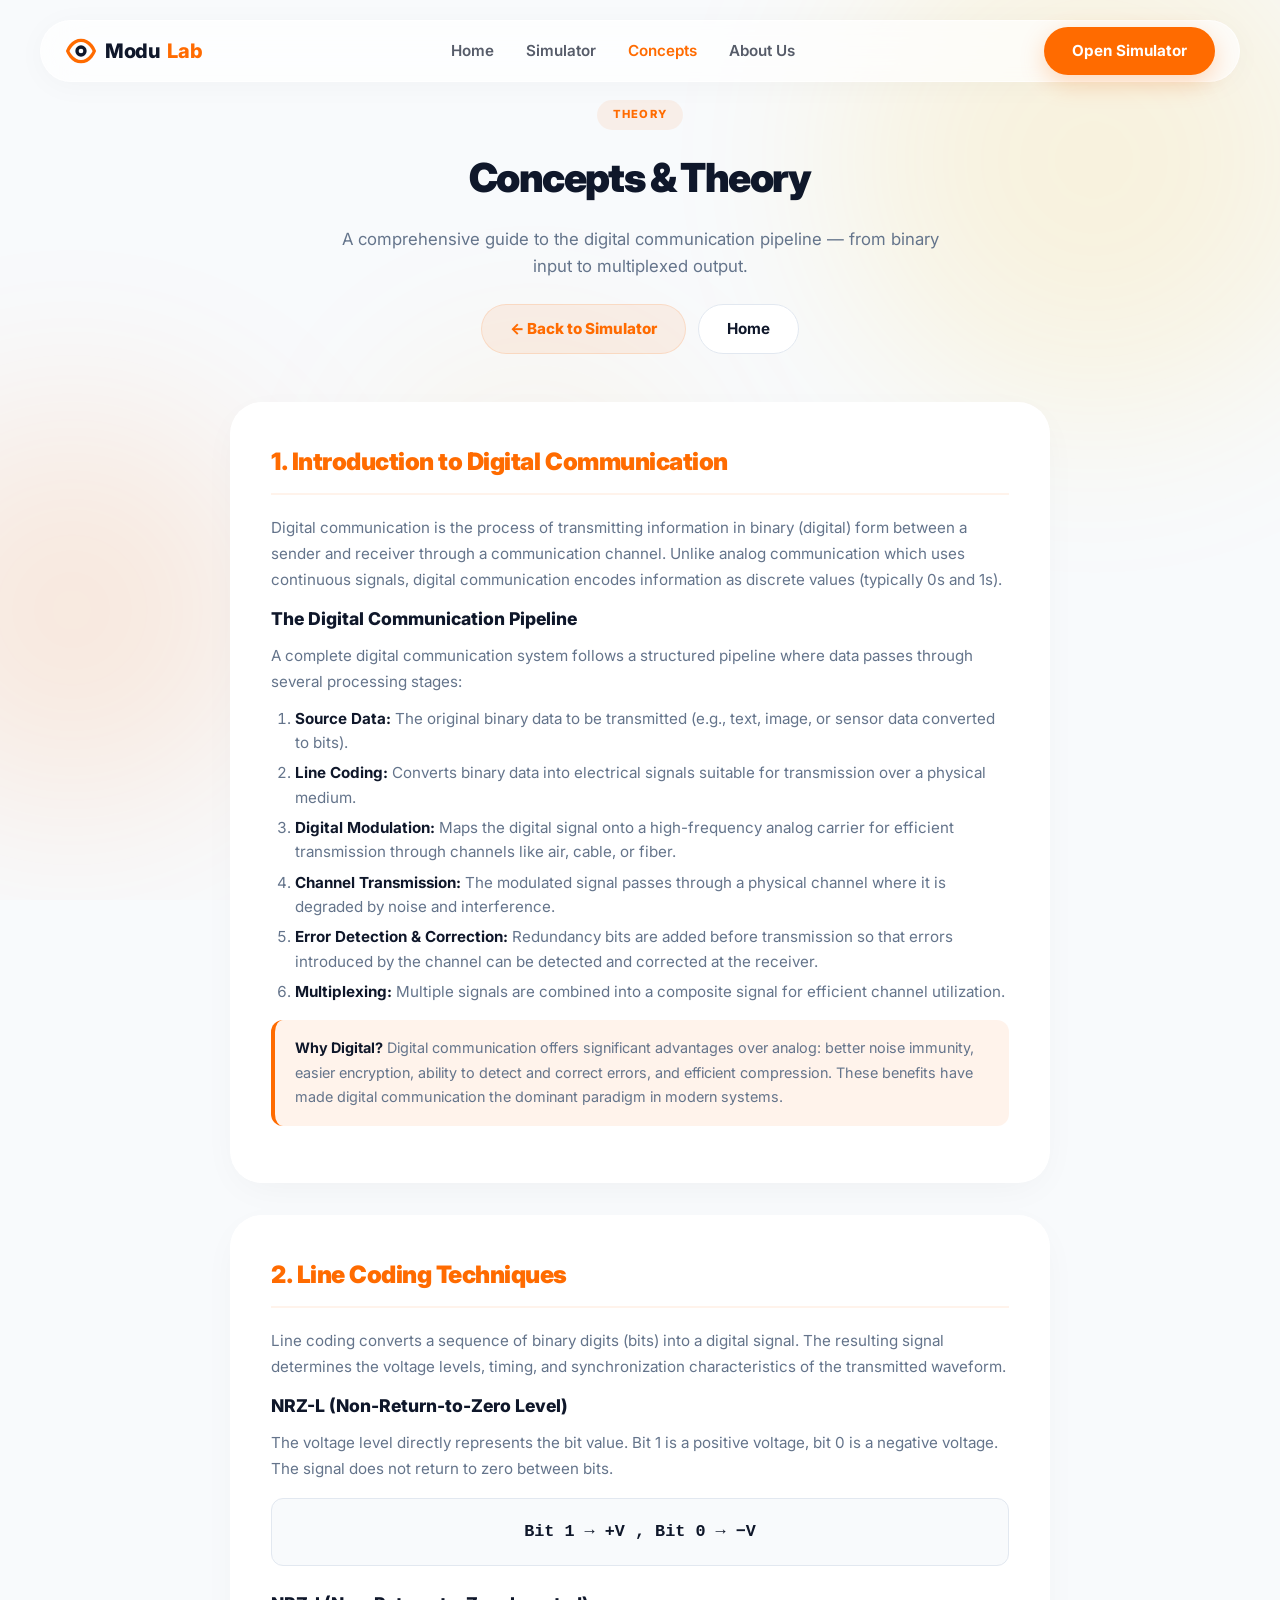
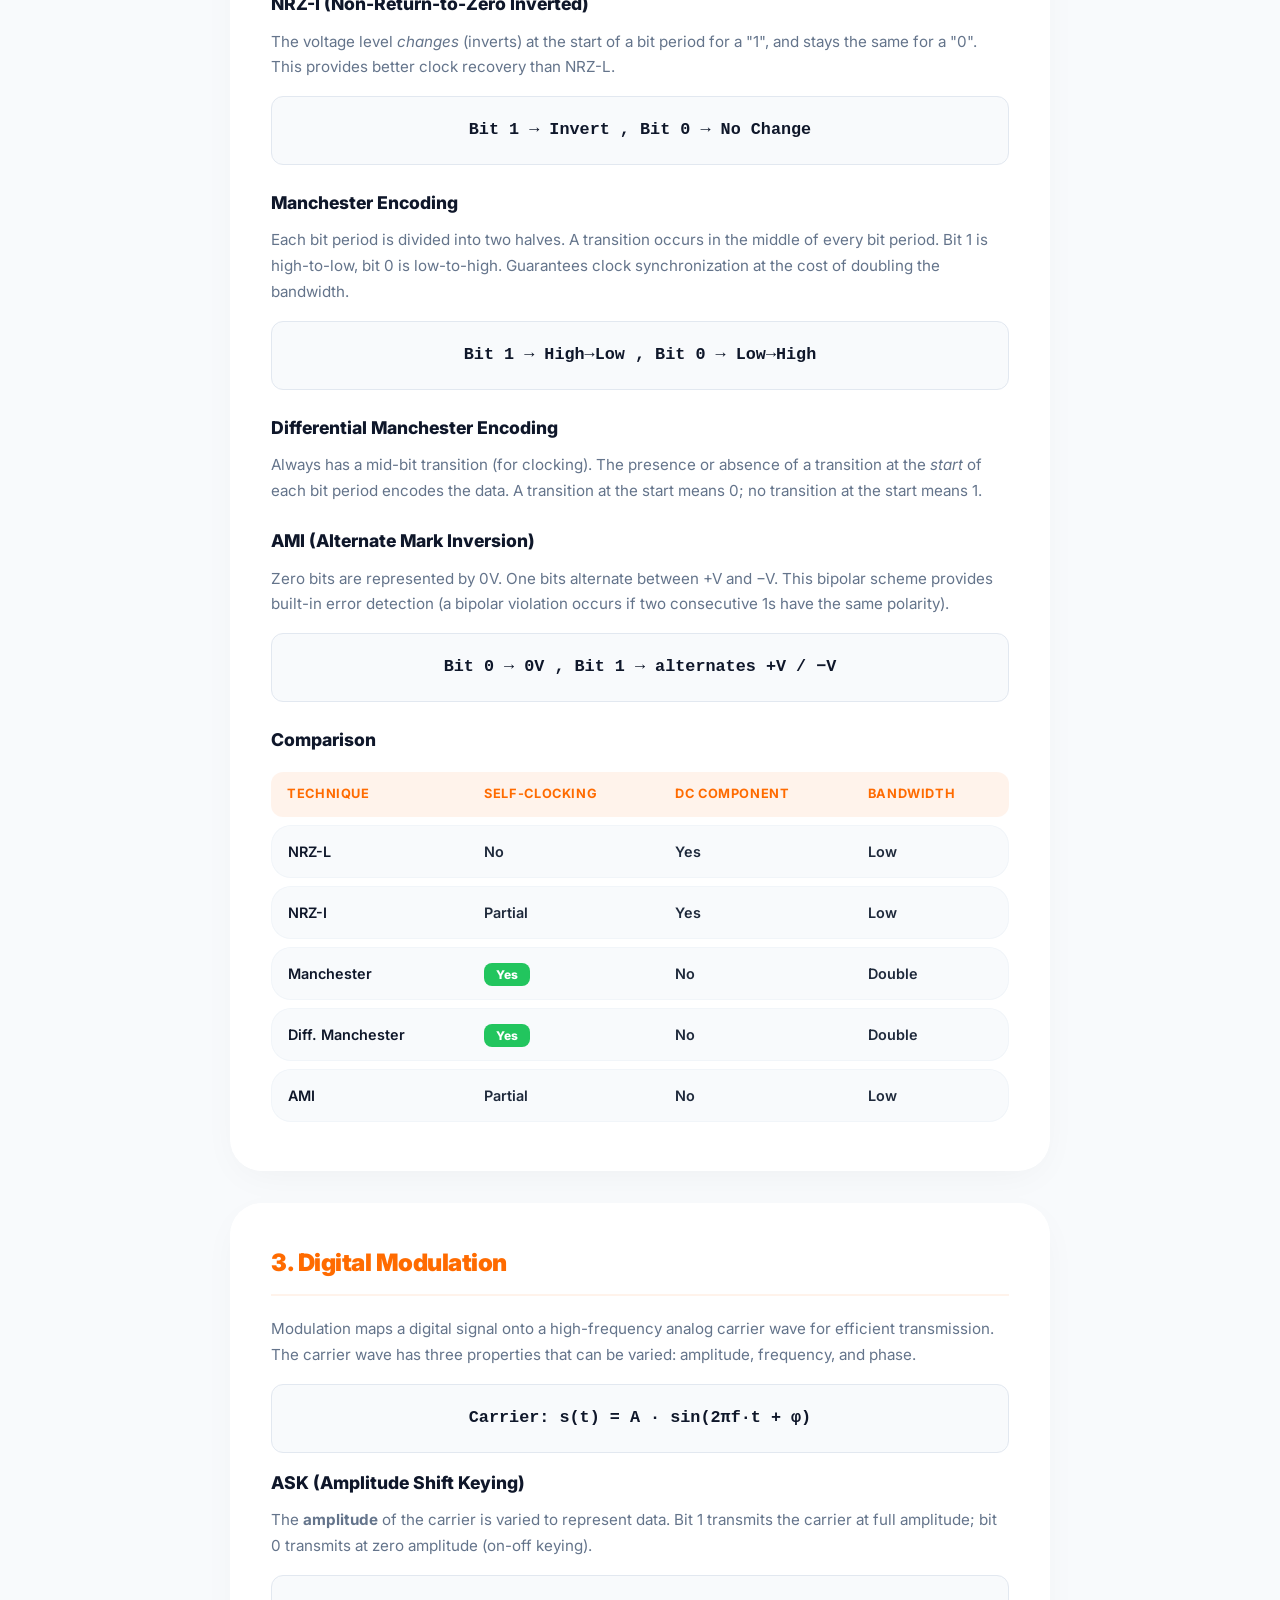
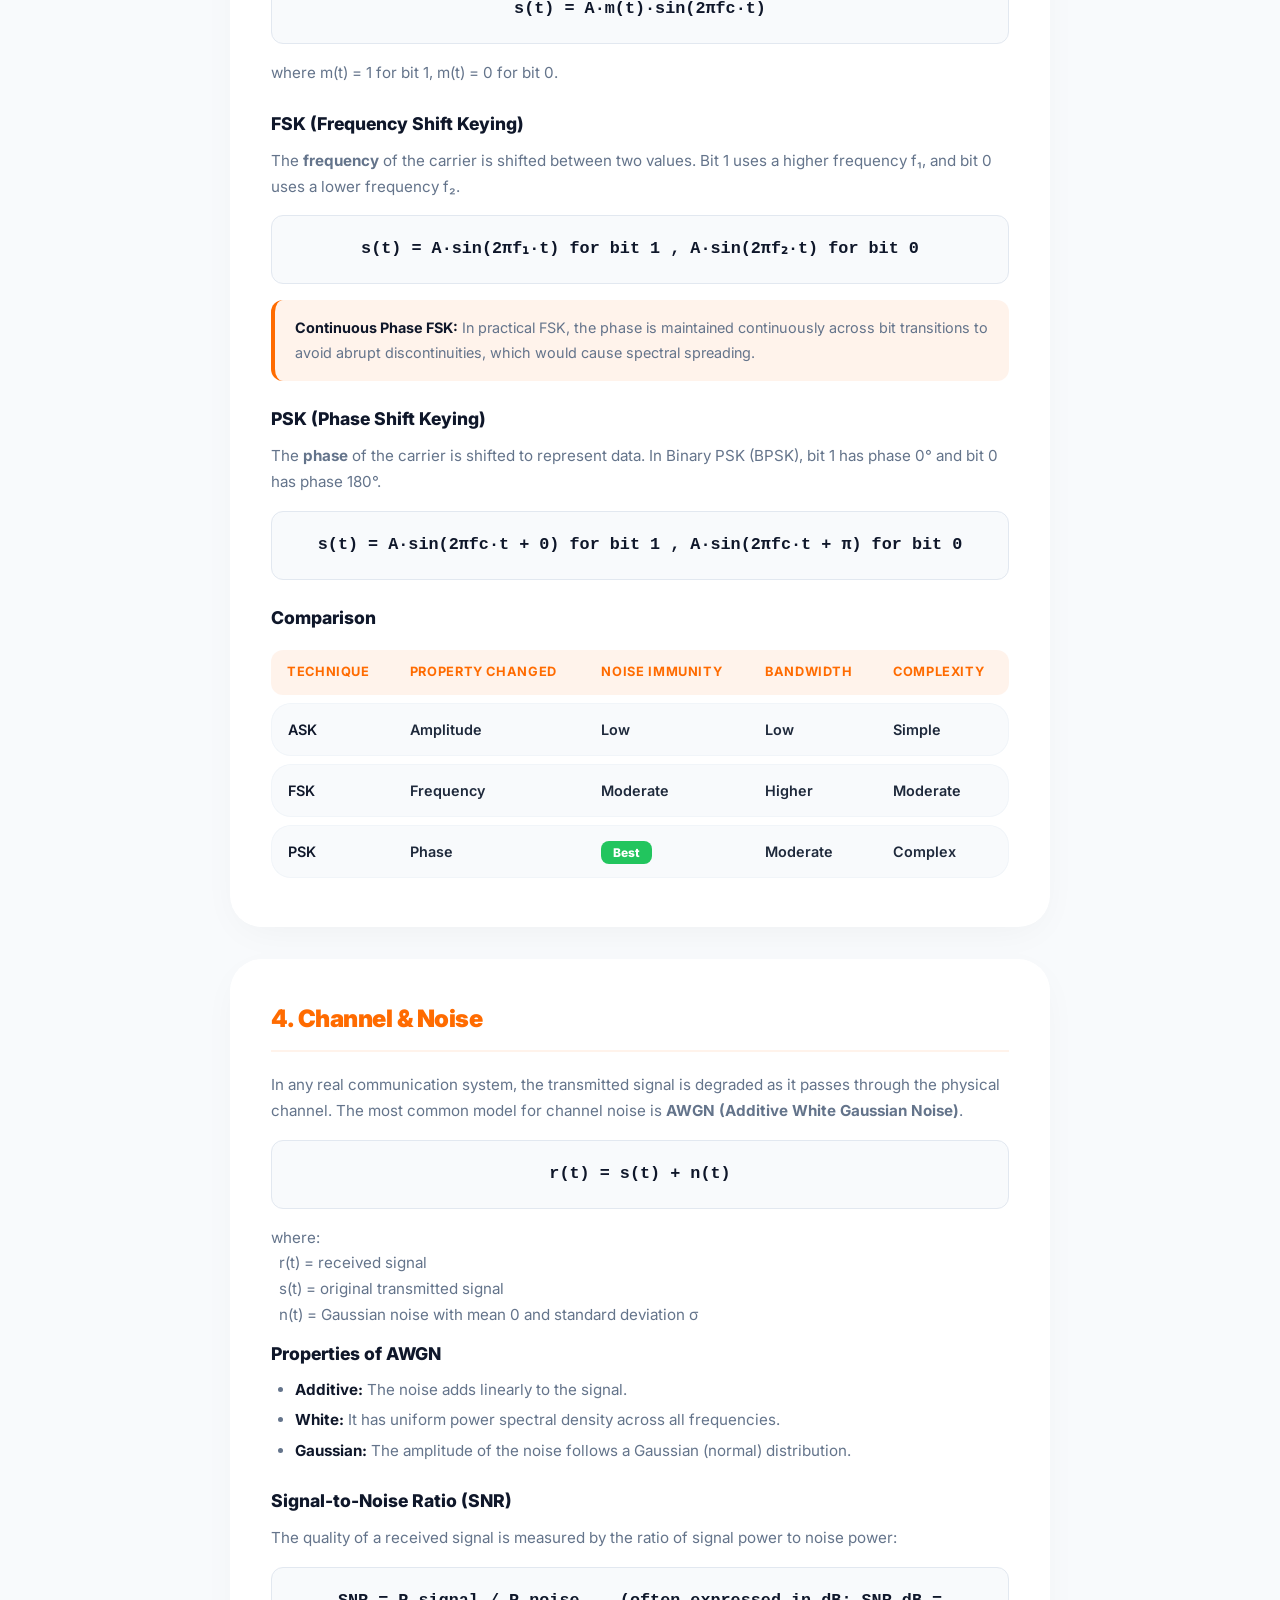
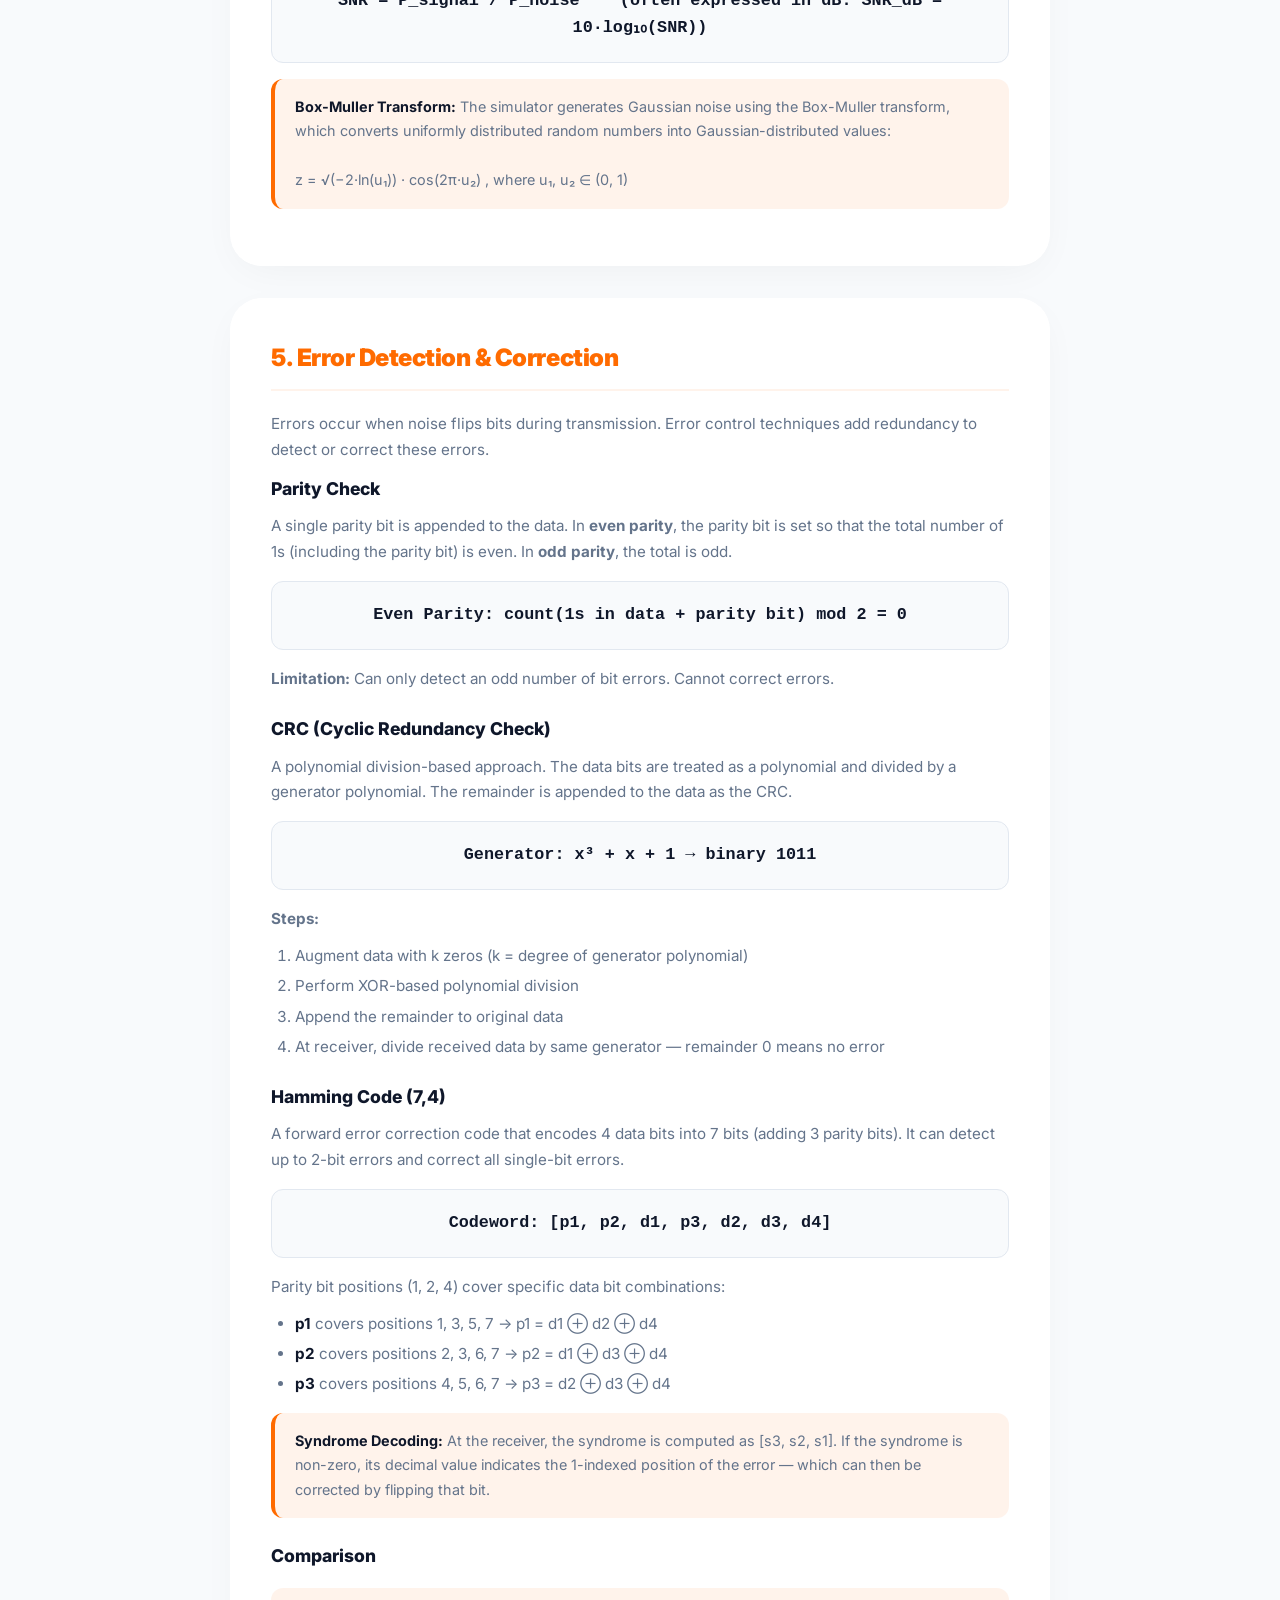
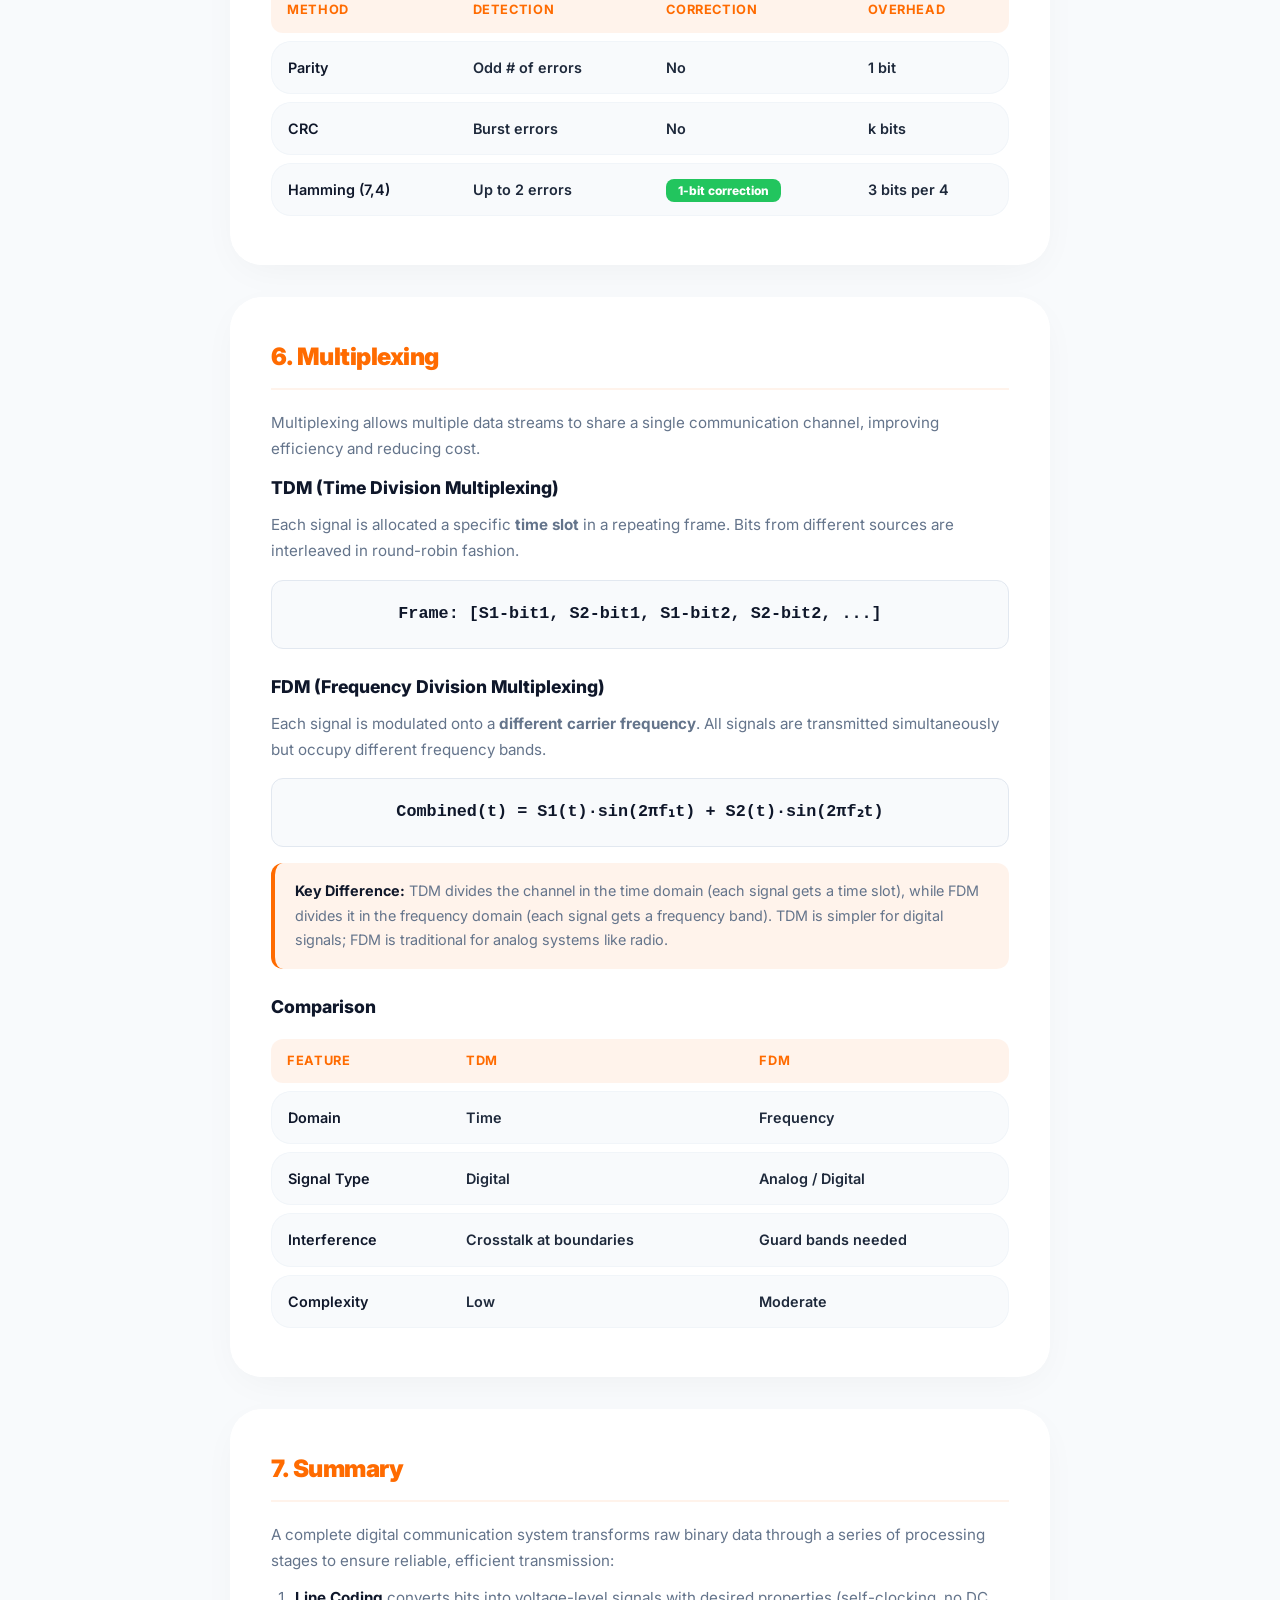
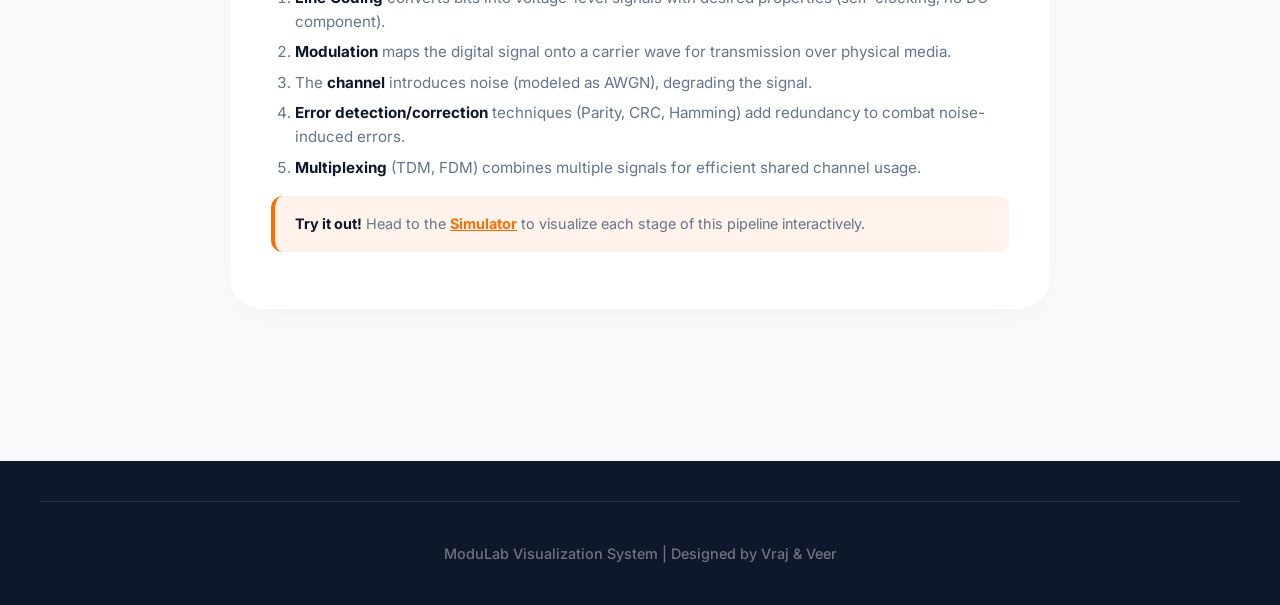
==== concepts.html @ ac59e284 "New Code file added" ====
<!DOCTYPE html>
<html lang="en">
<head>
    <meta charset="UTF-8">
    <meta name="viewport" content="width=device-width, initial-scale=1.0">
    <title>Concepts & Theory | ModuLab</title>
    <link rel="stylesheet" href="style.css">
</head>
<body>
    <!-- Background Blobs -->
    <div class="bg-blobs">
        <div class="blob blob-1"></div>
        <div class="blob blob-2"></div>
        <div class="blob blob-3"></div>
    </div>

    <!-- Sticky Navbar -->
    <nav class="navbar">
        <div class="nav-container">
            <a href="index.html" class="logo">
                <svg width="32" height="32" viewBox="0 0 24 24" fill="none" xmlns="http://www.w3.org/2000/svg">
                    <path d="M2 12C2 12 5 4 12 4C19 4 22 12 22 12C22 12 19 20 12 20C5 20 2 12 2 12Z" stroke="#ff6b00" stroke-width="2.5" stroke-linecap="round" stroke-linejoin="round"/>
                    <circle cx="12" cy="12" r="3" stroke="#0f172a" stroke-width="2.5"/>
                </svg>
                Modu<span>Lab</span>
            </a>
            <ul class="nav-links">
                <li><a href="index.html">Home</a></li>
                <li><a href="simulation.html">Simulator</a></li>
                <li><a href="concepts.html" class="active">Concepts</a></li>
                <li><a href="index.html#about">About Us</a></li>
            </ul>
            <div class="nav-cta">
                <a href="simulation.html" class="btn btn-primary">Open Simulator</a>
            </div>
        </div>
    </nav>

    <div class="concepts-page-container">

        <!-- Page Header -->
        <div style="text-align: center; margin-bottom: 48px;">
            <div class="badge" style="margin-bottom: 16px;">Theory</div>
            <h1 style="font-size: 2.5rem; font-weight: 900; color: var(--secondary); letter-spacing: -0.04em;">
                Concepts & Theory
            </h1>
            <p style="color: var(--text-muted); max-width: 600px; margin: 16px auto 0; font-size: 1.05rem;">
                A comprehensive guide to the digital communication pipeline — from binary input to multiplexed output.
            </p>
            <div style="margin-top: 24px; display: flex; gap: 12px; justify-content: center; flex-wrap: wrap;">
                <a href="simulation.html" class="btn btn-secondary">← Back to Simulator</a>
                <a href="index.html" class="btn btn-outline">Home</a>
            </div>
        </div>


        <!-- Section 1: Introduction -->
        <div class="concept-section">
            <h2>1. Introduction to Digital Communication</h2>

            <p>Digital communication is the process of transmitting information in binary (digital) form between a sender and receiver through a communication channel. Unlike analog communication which uses continuous signals, digital communication encodes information as discrete values (typically 0s and 1s).</p>

            <h3>The Digital Communication Pipeline</h3>
            <p>A complete digital communication system follows a structured pipeline where data passes through several processing stages:</p>
            <ol>
                <li><strong>Source Data:</strong> The original binary data to be transmitted (e.g., text, image, or sensor data converted to bits).</li>
                <li><strong>Line Coding:</strong> Converts binary data into electrical signals suitable for transmission over a physical medium.</li>
                <li><strong>Digital Modulation:</strong> Maps the digital signal onto a high-frequency analog carrier for efficient transmission through channels like air, cable, or fiber.</li>
                <li><strong>Channel Transmission:</strong> The modulated signal passes through a physical channel where it is degraded by noise and interference.</li>
                <li><strong>Error Detection & Correction:</strong> Redundancy bits are added before transmission so that errors introduced by the channel can be detected and corrected at the receiver.</li>
                <li><strong>Multiplexing:</strong> Multiple signals are combined into a composite signal for efficient channel utilization.</li>
            </ol>

            <div class="concept-note">
                <strong>Why Digital?</strong> Digital communication offers significant advantages over analog: better noise immunity, easier encryption, ability to detect and correct errors, and efficient compression. These benefits have made digital communication the dominant paradigm in modern systems.
            </div>
        </div>


        <!-- Section 2: Line Coding -->
        <div class="concept-section">
            <h2>2. Line Coding Techniques</h2>

            <p>Line coding converts a sequence of binary digits (bits) into a digital signal. The resulting signal determines the voltage levels, timing, and synchronization characteristics of the transmitted waveform.</p>

            <h3>NRZ-L (Non-Return-to-Zero Level)</h3>
            <p>The voltage level directly represents the bit value. Bit 1 is a positive voltage, bit 0 is a negative voltage. The signal does not return to zero between bits.</p>
            <div class="equation">Bit 1 → +V , Bit 0 → −V</div>

            <h3>NRZ-I (Non-Return-to-Zero Inverted)</h3>
            <p>The voltage level <em>changes</em> (inverts) at the start of a bit period for a "1", and stays the same for a "0". This provides better clock recovery than NRZ-L.</p>
            <div class="equation">Bit 1 → Invert , Bit 0 → No Change</div>

            <h3>Manchester Encoding</h3>
            <p>Each bit period is divided into two halves. A transition occurs in the middle of every bit period. Bit 1 is high-to-low, bit 0 is low-to-high. Guarantees clock synchronization at the cost of doubling the bandwidth.</p>
            <div class="equation">Bit 1 → High→Low , Bit 0 → Low→High</div>

            <h3>Differential Manchester Encoding</h3>
            <p>Always has a mid-bit transition (for clocking). The presence or absence of a transition at the <em>start</em> of each bit period encodes the data. A transition at the start means 0; no transition at the start means 1.</p>

            <h3>AMI (Alternate Mark Inversion)</h3>
            <p>Zero bits are represented by 0V. One bits alternate between +V and −V. This bipolar scheme provides built-in error detection (a bipolar violation occurs if two consecutive 1s have the same polarity).</p>
            <div class="equation">Bit 0 → 0V , Bit 1 → alternates +V / −V</div>

            <h3>Comparison</h3>
            <table>
                <thead>
                    <tr>
                        <th>Technique</th>
                        <th>Self-Clocking</th>
                        <th>DC Component</th>
                        <th>Bandwidth</th>
                    </tr>
                </thead>
                <tbody>
                    <tr>
                        <td>NRZ-L</td>
                        <td>No</td>
                        <td>Yes</td>
                        <td>Low</td>
                    </tr>
                    <tr>
                        <td>NRZ-I</td>
                        <td>Partial</td>
                        <td>Yes</td>
                        <td>Low</td>
                    </tr>
                    <tr>
                        <td>Manchester</td>
                        <td><span class="best-badge">Yes</span></td>
                        <td>No</td>
                        <td>Double</td>
                    </tr>
                    <tr>
                        <td>Diff. Manchester</td>
                        <td><span class="best-badge">Yes</span></td>
                        <td>No</td>
                        <td>Double</td>
                    </tr>
                    <tr>
                        <td>AMI</td>
                        <td>Partial</td>
                        <td>No</td>
                        <td>Low</td>
                    </tr>
                </tbody>
            </table>
        </div>


        <!-- Section 3: Digital Modulation -->
        <div class="concept-section">
            <h2>3. Digital Modulation</h2>

            <p>Modulation maps a digital signal onto a high-frequency analog carrier wave for efficient transmission. The carrier wave has three properties that can be varied: amplitude, frequency, and phase.</p>

            <div class="equation">Carrier: s(t) = A · sin(2πf·t + φ)</div>

            <h3>ASK (Amplitude Shift Keying)</h3>
            <p>The <strong>amplitude</strong> of the carrier is varied to represent data. Bit 1 transmits the carrier at full amplitude; bit 0 transmits at zero amplitude (on-off keying).</p>
            <div class="equation">s(t) = A·m(t)·sin(2πfc·t)</div>
            <p>where m(t) = 1 for bit 1, m(t) = 0 for bit 0.</p>

            <h3>FSK (Frequency Shift Keying)</h3>
            <p>The <strong>frequency</strong> of the carrier is shifted between two values. Bit 1 uses a higher frequency f₁, and bit 0 uses a lower frequency f₂.</p>
            <div class="equation">s(t) = A·sin(2πf₁·t) for bit 1 , A·sin(2πf₂·t) for bit 0</div>

            <div class="concept-note">
                <strong>Continuous Phase FSK:</strong> In practical FSK, the phase is maintained continuously across bit transitions to avoid abrupt discontinuities, which would cause spectral spreading.
            </div>

            <h3>PSK (Phase Shift Keying)</h3>
            <p>The <strong>phase</strong> of the carrier is shifted to represent data. In Binary PSK (BPSK), bit 1 has phase 0° and bit 0 has phase 180°.</p>
            <div class="equation">s(t) = A·sin(2πfc·t + 0) for bit 1 , A·sin(2πfc·t + π) for bit 0</div>

            <h3>Comparison</h3>
            <table>
                <thead>
                    <tr>
                        <th>Technique</th>
                        <th>Property Changed</th>
                        <th>Noise Immunity</th>
                        <th>Bandwidth</th>
                        <th>Complexity</th>
                    </tr>
                </thead>
                <tbody>
                    <tr><td>ASK</td><td>Amplitude</td><td>Low</td><td>Low</td><td>Simple</td></tr>
                    <tr><td>FSK</td><td>Frequency</td><td>Moderate</td><td>Higher</td><td>Moderate</td></tr>
                    <tr><td>PSK</td><td>Phase</td><td><span class="best-badge">Best</span></td><td>Moderate</td><td>Complex</td></tr>
                </tbody>
            </table>
        </div>


        <!-- Section 4: Channel & Noise -->
        <div class="concept-section">
            <h2>4. Channel & Noise</h2>

            <p>In any real communication system, the transmitted signal is degraded as it passes through the physical channel. The most common model for channel noise is <strong>AWGN (Additive White Gaussian Noise)</strong>.</p>

            <div class="equation">r(t) = s(t) + n(t)</div>

            <p>where:<br>
            &nbsp;&nbsp;r(t) = received signal<br>
            &nbsp;&nbsp;s(t) = original transmitted signal<br>
            &nbsp;&nbsp;n(t) = Gaussian noise with mean 0 and standard deviation σ</p>

            <h3>Properties of AWGN</h3>
            <ul>
                <li><strong>Additive:</strong> The noise adds linearly to the signal.</li>
                <li><strong>White:</strong> It has uniform power spectral density across all frequencies.</li>
                <li><strong>Gaussian:</strong> The amplitude of the noise follows a Gaussian (normal) distribution.</li>
            </ul>

            <h3>Signal-to-Noise Ratio (SNR)</h3>
            <p>The quality of a received signal is measured by the ratio of signal power to noise power:</p>
            <div class="equation">SNR = P_signal / P_noise &nbsp;&nbsp; (often expressed in dB: SNR_dB = 10·log₁₀(SNR))</div>

            <div class="concept-note">
                <strong>Box-Muller Transform:</strong> The simulator generates Gaussian noise using the Box-Muller transform, which converts uniformly distributed random numbers into Gaussian-distributed values:
                <br><br>z = √(−2·ln(u₁)) · cos(2π·u₂) , where u₁, u₂ ∈ (0, 1)
            </div>
        </div>


        <!-- Section 5: Error Detection & Correction -->
        <div class="concept-section">
            <h2>5. Error Detection & Correction</h2>

            <p>Errors occur when noise flips bits during transmission. Error control techniques add redundancy to detect or correct these errors.</p>

            <h3>Parity Check</h3>
            <p>A single parity bit is appended to the data. In <strong>even parity</strong>, the parity bit is set so that the total number of 1s (including the parity bit) is even. In <strong>odd parity</strong>, the total is odd.</p>
            <div class="equation">Even Parity: count(1s in data + parity bit) mod 2 = 0</div>
            <p><strong>Limitation:</strong> Can only detect an odd number of bit errors. Cannot correct errors.</p>

            <h3>CRC (Cyclic Redundancy Check)</h3>
            <p>A polynomial division-based approach. The data bits are treated as a polynomial and divided by a generator polynomial. The remainder is appended to the data as the CRC.</p>
            <div class="equation">Generator: x³ + x + 1 → binary 1011</div>
            <p><strong>Steps:</strong></p>
            <ol>
                <li>Augment data with k zeros (k = degree of generator polynomial)</li>
                <li>Perform XOR-based polynomial division</li>
                <li>Append the remainder to original data</li>
                <li>At receiver, divide received data by same generator — remainder 0 means no error</li>
            </ol>

            <h3>Hamming Code (7,4)</h3>
            <p>A forward error correction code that encodes 4 data bits into 7 bits (adding 3 parity bits). It can detect up to 2-bit errors and correct all single-bit errors.</p>
            <div class="equation">Codeword: [p1, p2, d1, p3, d2, d3, d4]</div>
            <p>Parity bit positions (1, 2, 4) cover specific data bit combinations:</p>
            <ul>
                <li><strong>p1</strong> covers positions 1, 3, 5, 7 → p1 = d1 ⊕ d2 ⊕ d4</li>
                <li><strong>p2</strong> covers positions 2, 3, 6, 7 → p2 = d1 ⊕ d3 ⊕ d4</li>
                <li><strong>p3</strong> covers positions 4, 5, 6, 7 → p3 = d2 ⊕ d3 ⊕ d4</li>
            </ul>

            <div class="concept-note">
                <strong>Syndrome Decoding:</strong> At the receiver, the syndrome is computed as [s3, s2, s1]. If the syndrome is non-zero, its decimal value indicates the 1-indexed position of the error — which can then be corrected by flipping that bit.
            </div>

            <h3>Comparison</h3>
            <table>
                <thead>
                    <tr>
                        <th>Method</th>
                        <th>Detection</th>
                        <th>Correction</th>
                        <th>Overhead</th>
                    </tr>
                </thead>
                <tbody>
                    <tr><td>Parity</td><td>Odd # of errors</td><td>No</td><td>1 bit</td></tr>
                    <tr><td>CRC</td><td>Burst errors</td><td>No</td><td>k bits</td></tr>
                    <tr><td>Hamming (7,4)</td><td>Up to 2 errors</td><td><span class="best-badge">1-bit correction</span></td><td>3 bits per 4</td></tr>
                </tbody>
            </table>
        </div>


        <!-- Section 6: Multiplexing -->
        <div class="concept-section">
            <h2>6. Multiplexing</h2>

            <p>Multiplexing allows multiple data streams to share a single communication channel, improving efficiency and reducing cost.</p>

            <h3>TDM (Time Division Multiplexing)</h3>
            <p>Each signal is allocated a specific <strong>time slot</strong> in a repeating frame. Bits from different sources are interleaved in round-robin fashion.</p>
            <div class="equation">Frame: [S1-bit1, S2-bit1, S1-bit2, S2-bit2, ...]</div>

            <h3>FDM (Frequency Division Multiplexing)</h3>
            <p>Each signal is modulated onto a <strong>different carrier frequency</strong>. All signals are transmitted simultaneously but occupy different frequency bands.</p>
            <div class="equation">Combined(t) = S1(t)·sin(2πf₁t) + S2(t)·sin(2πf₂t)</div>

            <div class="concept-note">
                <strong>Key Difference:</strong> TDM divides the channel in the time domain (each signal gets a time slot), while FDM divides it in the frequency domain (each signal gets a frequency band). TDM is simpler for digital signals; FDM is traditional for analog systems like radio.
            </div>

            <h3>Comparison</h3>
            <table>
                <thead>
                    <tr>
                        <th>Feature</th>
                        <th>TDM</th>
                        <th>FDM</th>
                    </tr>
                </thead>
                <tbody>
                    <tr><td>Domain</td><td>Time</td><td>Frequency</td></tr>
                    <tr><td>Signal Type</td><td>Digital</td><td>Analog / Digital</td></tr>
                    <tr><td>Interference</td><td>Crosstalk at boundaries</td><td>Guard bands needed</td></tr>
                    <tr><td>Complexity</td><td>Low</td><td>Moderate</td></tr>
                </tbody>
            </table>
        </div>


        <!-- Section 7: Summary -->
        <div class="concept-section">
            <h2>7. Summary</h2>

            <p>A complete digital communication system transforms raw binary data through a series of processing stages to ensure reliable, efficient transmission:</p>

            <ol>
                <li><strong>Line Coding</strong> converts bits into voltage-level signals with desired properties (self-clocking, no DC component).</li>
                <li><strong>Modulation</strong> maps the digital signal onto a carrier wave for transmission over physical media.</li>
                <li>The <strong>channel</strong> introduces noise (modeled as AWGN), degrading the signal.</li>
                <li><strong>Error detection/correction</strong> techniques (Parity, CRC, Hamming) add redundancy to combat noise-induced errors.</li>
                <li><strong>Multiplexing</strong> (TDM, FDM) combines multiple signals for efficient shared channel usage.</li>
            </ol>

            <div class="concept-note">
                <strong>Try it out!</strong> Head to the <a href="simulation.html" style="color: var(--primary); font-weight: 700;">Simulator</a> to visualize each stage of this pipeline interactively.
            </div>
        </div>

    </div>

    <footer class="sim-footer">
        <div class="container">
            <div class="footer-bottom">
                ModuLab Visualization System | Designed by Vraj & Veer
            </div>
        </div>
    </footer>

</body>
</html>
---- style.css ----
/* ModuLab - Professional SaaS Design System */
@import url('https://fonts.googleapis.com/css2?family=Inter:wght@400;500;600;700;800;900&display=swap');

:root {
    --primary: #ff6b00;
    --primary-hover: #e65f00;
    --primary-soft: rgba(255, 107, 0, 0.08);
    --secondary: #0f172a;
    --bg-color: #f8fafc;
    --text-main: #1e293b;
    --text-muted: #64748b;
    --white: #ffffff;
    --glass-bg: rgba(255, 255, 255, 0.7);
    --glass-border: rgba(255, 255, 255, 0.6);
    --card-shadow: 0 10px 40px -10px rgba(0, 0, 0, 0.05);
    --card-hover-shadow: 0 20px 60px -15px rgba(255, 107, 0, 0.15);
    --radius-lg: 32px;
    --radius-md: 20px;
    --radius-sm: 12px;
    --radius-full: 999px;
    --transition: all 0.4s cubic-bezier(0.16, 1, 0.3, 1);
    --bit1-color: #ff6b00;
    --bit0-color: #0f172a;
    --error-color: #dc2626;
    --success-color: #22c55e;
    --carrier-color: #ff6b00;
}

* {
    box-sizing: border-box;
    margin: 0;
    padding: 0;
}

body {
    font-family: 'Inter', sans-serif;
    background-color: var(--bg-color);
    color: var(--text-main);
    line-height: 1.6;
    overflow-x: hidden;
    -webkit-font-smoothing: antialiased;
}

/* Background Animated Blobs */
.bg-blobs {
    position: fixed;
    top: 0;
    left: 0;
    width: 100%;
    height: 100%;
    z-index: -1;
    overflow: hidden;
    pointer-events: none;
}

.blob {
    position: absolute;
    border-radius: 50%;
    filter: blur(100px);
    opacity: 0.12;
    background: var(--primary);
    animation: float 20s infinite alternate ease-in-out;
}

.blob-1 { width: 500px; height: 500px; top: -10%; right: -5%; background: #ffbe0b; }
.blob-2 { width: 400px; height: 400px; bottom: 10%; left: -10%; background: var(--primary); animation-delay: -5s; }
.blob-3 { width: 300px; height: 300px; top: 40%; left: 30%; background: #ff9f1c; opacity: 0.08; animation-delay: -10s; }

@keyframes float {
    0% { transform: translate(0, 0) scale(1); }
    100% { transform: translate(50px, 100px) scale(1.1); }
}

/* Layout Containers */
.container {
    max-width: 1280px;
    margin: 0 auto;
    padding: 0 40px;
}

section {
    padding: 120px 0;
}

/* ========================================
   NAVBAR
   ======================================== */

.navbar {
    position: absolute;
    top: 20px;
    left: 40px;
    right: 40px;
    z-index: 1000;
    margin: 0 auto;
    max-width: 1200px;
    background: var(--glass-bg);
    backdrop-filter: blur(20px);
    -webkit-backdrop-filter: blur(20px);
    border: 1px solid var(--glass-border);
    border-radius: var(--radius-full);
    transition: var(--transition);
    box-shadow: 0 4px 30px rgba(0, 0, 0, 0.03);
}

.nav-container {
    display: flex;
    justify-content: space-between;
    align-items: center;
    height: 60px;
    padding: 0 24px;
}

.logo {
    font-size: 1.25rem;
    font-weight: 800;
    color: var(--secondary);
    text-decoration: none;
    display: flex;
    align-items: center;
    gap: 8px;
    letter-spacing: -0.02em;
}

.logo span { color: var(--primary); }

.nav-links {
    display: flex;
    gap: 32px;
    list-style: none;
}

.nav-links a {
    text-decoration: none;
    color: var(--secondary);
    font-weight: 600;
    font-size: 0.95rem;
    transition: var(--transition);
    opacity: 0.7;
}

.nav-links a:hover, .nav-links a.active {
    opacity: 1;
    color: var(--primary);
}

.nav-cta {
    display: flex;
    align-items: center;
    gap: 20px;
}


/* ========================================
   HERO SECTION
   ======================================== */

.hero {
    padding: 160px 0 80px;
}

.hero-grid {
    display: grid;
    grid-template-columns: 1.1fr 1fr;
    gap: 60px;
    align-items: center;
}

.hero-content h1 {
    font-size: 3.5rem;
    font-weight: 900;
    line-height: 1.1;
    color: var(--secondary);
    margin-bottom: 20px;
    letter-spacing: -0.04em;
}

.hero-content h1 span { color: var(--primary); }

.hero-content p {
    font-size: 1.1rem;
    color: var(--text-muted);
    margin-bottom: 40px;
    max-width: 520px;
    font-weight: 500;
}

.hero-btns {
    display: flex;
    gap: 16px;
}

.hero-visual {
    position: relative;
    border-radius: var(--radius-lg);
    overflow: hidden;
    padding: 20px;
    background: var(--white);
    box-shadow: var(--card-hover-shadow);
    border: 1px solid var(--glass-border);
}

.hero-visual img {
    width: 100%;
    height: auto;
    border-radius: 20px;
}


/* ========================================
   BUTTONS
   ======================================== */

.btn {
    padding: 12px 28px;
    border-radius: var(--radius-full);
    font-weight: 700;
    font-size: 0.95rem;
    cursor: pointer;
    text-decoration: none;
    display: inline-flex;
    align-items: center;
    justify-content: center;
    transition: var(--transition);
    border: none;
    gap: 10px;
    font-family: inherit;
}

.btn-primary {
    background: var(--primary);
    color: var(--white);
    box-shadow: 0 8px 25px rgba(255, 107, 0, 0.25);
}

.btn-primary:hover {
    background: var(--primary-hover);
    transform: translateY(-4px);
    box-shadow: 0 12px 35px rgba(255, 107, 0, 0.35);
}

.btn-outline {
    background: var(--white);
    border: 1px solid #e2e8f0;
    color: var(--secondary);
}

.btn-outline:hover {
    border-color: var(--primary);
    color: var(--primary);
    transform: translateY(-2px);
}

.btn-secondary {
    background: var(--primary-soft);
    color: var(--primary);
    font-weight: 800;
    border: 1px solid rgba(255, 107, 0, 0.15);
}

.btn-secondary:hover {
    background: rgba(255, 107, 0, 0.15);
    transform: translateY(-2px);
}


/* ========================================
   GLASS CARDS & SECTIONS
   ======================================== */

.glass-card {
    background: var(--white);
    border: 1px solid var(--glass-border);
    border-radius: var(--radius-lg);
    padding: 48px;
    box-shadow: var(--card-shadow);
    transition: var(--transition);
    position: relative;
    overflow: hidden;
}

.glass-card:hover {
    transform: translateY(-10px);
    box-shadow: var(--card-hover-shadow);
    border-color: var(--primary-soft);
}

/* Disable hover lift on pipeline cards (too distracting when there are many) */
.pipeline-card:hover {
    transform: none;
    box-shadow: var(--card-shadow);
}

.section-header {
    text-align: center;
    margin-bottom: 80px;
}

.section-header .badge {
    background: var(--primary-soft);
    color: var(--primary);
    padding: 8px 20px;
    border-radius: var(--radius-full);
    font-weight: 800;
    font-size: 0.75rem;
    letter-spacing: 0.1em;
    text-transform: uppercase;
    display: inline-block;
    margin-bottom: 20px;
}

.section-header h2 {
    font-size: 2.25rem;
    font-weight: 900;
    color: var(--secondary);
    letter-spacing: -0.04em;
}

.badge {
    background: var(--primary-soft);
    color: var(--primary);
    padding: 6px 16px;
    border-radius: var(--radius-full);
    font-weight: 800;
    font-size: 0.7rem;
    letter-spacing: 0.1em;
    text-transform: uppercase;
    display: inline-block;
}


/* ========================================
   CONCEPTS GRID (Home Page)
   ======================================== */

.concepts-grid {
    display: grid;
    grid-template-columns: repeat(3, 1fr);
    gap: 32px;
}

.concept-card .icon-box {
    width: 64px;
    height: 64px;
    background: var(--primary-soft);
    border-radius: 18px;
    display: flex;
    align-items: center;
    justify-content: center;
    font-size: 1.8rem;
    color: var(--primary);
    margin-bottom: 32px;
}

.concept-card h3 {
    font-size: 1.25rem;
    font-weight: 800;
    margin-bottom: 12px;
    color: var(--secondary);
}

.concept-card p {
    color: var(--text-muted);
    font-size: 0.95rem;
}


/* ========================================
   SIMULATOR PAGE — CORE LAYOUT
   ======================================== */

.simulator-card {
    max-width: 1000px;
    margin: 0 auto;
}

.mod-selection {
    display: flex;
    gap: 12px;
    margin-bottom: 40px;
    background: #f1f5f9;
    padding: 8px;
    border-radius: 20px;
}

.mod-btn {
    flex: 1;
    padding: 12px;
    border: none;
    border-radius: 14px;
    font-weight: 800;
    font-size: 0.9rem;
    cursor: pointer;
    background: transparent;
    color: var(--text-muted);
    transition: var(--transition);
    font-family: inherit;
}

.mod-btn.active {
    background: var(--white);
    color: var(--primary);
    box-shadow: 0 4px 15px rgba(0, 0, 0, 0.05);
}

.param-grid {
    display: grid;
    grid-template-columns: repeat(auto-fit, minmax(180px, 1fr));
    gap: 20px;
    margin-bottom: 40px;
}

.input-group {
    display: flex;
    flex-direction: column;
}

.input-group label {
    display: block;
    font-weight: 700;
    font-size: 0.85rem;
    margin-bottom: 8px;
    color: var(--secondary);
}

.input-group input,
.input-group select {
    width: 100%;
    padding: 12px 16px;
    border: 1px solid #e2e8f0;
    border-radius: var(--radius-sm);
    font-family: inherit;
    font-size: 0.95rem;
    font-weight: 600;
    transition: var(--transition);
    background: #f8fafc;
    color: var(--text-main);
}

.input-group input:focus,
.input-group select:focus {
    outline: none;
    border-color: var(--primary);
    background: var(--white);
    box-shadow: 0 0 0 4px var(--primary-soft);
}

.input-group select {
    cursor: pointer;
    appearance: auto;
}


/* ========================================
   PIPELINE SECTIONS
   ======================================== */

.pipeline-section {
    margin-top: 48px;
}

.pipeline-divider {
    text-align: center;
    padding: 16px 0;
    color: var(--primary);
    font-size: 1.5rem;
    opacity: 0.4;
}

.stage-label {
    background: var(--primary-soft);
    color: var(--primary);
    padding: 6px 18px;
    border-radius: var(--radius-full);
    font-weight: 800;
    font-size: 0.7rem;
    letter-spacing: 0.1em;
    text-transform: uppercase;
    display: inline-block;
    margin-bottom: 16px;
}

.pipeline-card {
    padding: 40px;
    margin-bottom: 0;
}

.pipeline-card h2 {
    font-size: 1.5rem;
    font-weight: 900;
    color: var(--secondary);
    margin-bottom: 12px;
    letter-spacing: -0.02em;
}

.pipeline-card .section-desc {
    font-size: 0.95rem;
    color: var(--text-muted);
    margin-bottom: 24px;
    line-height: 1.6;
}

.controls-row {
    display: flex;
    flex-wrap: wrap;
    gap: 16px;
    align-items: flex-end;
    margin-bottom: 24px;
}

.controls-row .input-group {
    min-width: 180px;
}

.controls-row .input-group.wide {
    flex: 1;
}

.chart-label {
    font-size: 0.75rem;
    font-weight: 800;
    text-transform: uppercase;
    letter-spacing: 0.08em;
    color: var(--text-muted);
    margin-bottom: 6px;
    margin-top: 16px;
}

.run-pipeline-btn {
    width: 100%;
    padding: 16px 32px;
    font-size: 1.1rem;
    font-weight: 800;
    background: linear-gradient(135deg, var(--primary), var(--primary-hover));
    color: white;
    border: none;
    border-radius: var(--radius-md);
    cursor: pointer;
    box-shadow: 0 8px 25px rgba(255, 107, 0, 0.3);
    transition: var(--transition);
    font-family: inherit;
    letter-spacing: -0.01em;
}

.run-pipeline-btn:hover {
    transform: translateY(-3px);
    box-shadow: 0 12px 35px rgba(255, 107, 0, 0.4);
}


/* ========================================
   SLIDER ROW (Noise)
   ======================================== */

.slider-row {
    display: flex;
    align-items: center;
    gap: 16px;
    margin-bottom: 16px;
}

.slider-row label {
    font-weight: 700;
    font-size: 0.85rem;
    color: var(--secondary);
    white-space: nowrap;
}

.slider-row input[type="range"] {
    flex: 1;
    accent-color: var(--primary);
    cursor: pointer;
    height: 6px;
}

.slider-value {
    font-size: 1rem;
    font-weight: 800;
    color: var(--primary);
    min-width: 40px;
    text-align: center;
}


/* ========================================
   RADIO GROUP (Error Detection)
   ======================================== */

.radio-group {
    display: flex;
    flex-wrap: wrap;
    gap: 10px;
    margin-bottom: 20px;
}

.radio-group label {
    display: flex;
    align-items: center;
    gap: 8px;
    font-size: 0.9rem;
    font-weight: 600;
    color: var(--text-main);
    cursor: pointer;
    padding: 10px 18px;
    border: 1px solid #e2e8f0;
    border-radius: var(--radius-sm);
    transition: var(--transition);
    background: #f8fafc;
}

.radio-group label:hover {
    border-color: var(--primary);
    background: var(--primary-soft);
}

.radio-group input[type="radio"] {
    accent-color: var(--primary);
}


/* ========================================
   RESULT BOX
   ======================================== */

.result-box {
    background: #f8fafc;
    border: 1px solid #e2e8f0;
    border-radius: var(--radius-sm);
    padding: 20px 24px;
    margin-top: 16px;
    font-size: 0.95rem;
    line-height: 1.8;
}

.result-box p {
    margin-bottom: 6px;
}

.result-box p:last-child {
    margin-bottom: 0;
}

.result-box .label {
    font-weight: 700;
    color: var(--secondary);
}

.result-box .value {
    font-family: 'Courier New', monospace;
    font-weight: 600;
}

.result-box .error {
    color: var(--error-color);
    font-weight: 700;
}

.result-box .success {
    color: var(--success-color);
    font-weight: 700;
}

.bit-display {
    font-family: 'Courier New', monospace;
    font-size: 1rem;
    letter-spacing: 2px;
    word-break: break-all;
}

.bit-highlight-error {
    color: var(--error-color);
    text-decoration: underline;
    font-weight: 800;
}

.bit-highlight-ok {
    color: var(--success-color);
}


/* ========================================
   SIGNAL INPUTS (Multiplexing)
   ======================================== */

.signal-inputs {
    display: grid;
    grid-template-columns: 1fr 1fr;
    gap: 16px;
    margin-bottom: 16px;
}


/* ========================================
   CHART CARDS
   ======================================== */

.chart-card {
    background: white;
    border-radius: var(--radius-md);
    border: 1px solid #f1f5f9;
    padding: 10px;
    height: 240px;
}

.chart-container-pipeline {
    width: 100%;
    min-height: 180px;
    margin-top: 8px;
}


/* ========================================
   LIVE SIMULATION STATUS
   ======================================== */

.live-status-card {
    background: var(--primary-soft);
    border-radius: 16px;
    padding: 20px;
    text-align: center;
    margin-bottom: 32px;
    border: 1px solid var(--primary);
}

.bit-indicators {
    display: flex;
    justify-content: center;
    gap: 10px;
    margin-top: 15px;
}

.bit-box {
    width: 40px;
    height: 40px;
    display: flex;
    align-items: center;
    justify-content: center;
    background: white;
    border-radius: 10px;
    font-weight: 800;
    color: var(--text-muted);
    border: 1px solid #e2e8f0;
    transition: var(--transition);
}

.bit-box.active {
    background: var(--primary);
    color: white;
    border-color: var(--primary);
    transform: scale(1.1);
}


/* ========================================
   TECH STACK
   ======================================== */

.tech-container {
    display: flex;
    flex-wrap: wrap;
    justify-content: center;
    gap: 20px;
}

.tech-item {
    padding: 16px 32px;
    background: var(--white);
    border: 1px solid var(--glass-border);
    border-radius: var(--radius-full);
    font-weight: 700;
    display: flex;
    align-items: center;
    gap: 12px;
    box-shadow: var(--card-shadow);
}

.tech-item circle {
    width: 12px;
    height: 12px;
    border-radius: 50%;
    background: var(--primary);
}


/* ========================================
   ABOUT / TEAM
   ======================================== */

.team-grid {
    display: grid;
    grid-template-columns: repeat(2, 1fr);
    gap: 40px;
    max-width: 900px;
    margin: 0 auto;
}

.member-card {
    text-align: left;
    padding: 48px;
}

.member-info h3 {
    font-size: 1.4rem;
    margin-bottom: 4px;
}

.member-info .role {
    color: var(--primary);
    font-weight: 800;
    text-transform: uppercase;
    font-size: 0.8rem;
    letter-spacing: 0.05em;
    margin-bottom: 24px;
    display: block;
}

.member-stats {
    display: flex;
    flex-direction: column;
    gap: 12px;
    border-top: 1px solid #f1f5f9;
    padding-top: 24px;
}

.stat {
    display: flex;
    justify-content: space-between;
    font-size: 0.95rem;
    font-weight: 600;
}

.stat span:first-child { color: var(--text-muted); }
.stat span:last-child { color: var(--secondary); }


/* ========================================
   COMPARISON TABLE
   ======================================== */

.comparison-card {
    margin-top: 60px;
}

table {
    width: 100%;
    border-collapse: separate;
    border-spacing: 0 16px;
}

th {
    padding: 16px 24px;
    text-align: left;
    color: var(--text-muted);
    font-weight: 700;
    font-size: 0.85rem;
    text-transform: uppercase;
    letter-spacing: 0.05em;
}

td {
    padding: 24px;
    background: #f8fafc;
    border-top: 1px solid #f1f5f9;
    border-bottom: 1px solid #f1f5f9;
    font-weight: 600;
}

td:first-child { border-left: 1px solid #f1f5f9; border-radius: 20px 0 0 20px; color: var(--secondary); font-weight: 800; }
td:last-child { border-right: 1px solid #f1f5f9; border-radius: 0 20px 20px 0; }

.best-badge {
    background: #22c55e;
    color: white;
    padding: 4px 12px;
    border-radius: 8px;
    font-size: 0.75rem;
    font-weight: 800;
}

/* Feature items */
.feature-item h4 {
    font-size: 1rem;
    font-weight: 800;
    color: var(--secondary);
    margin-bottom: 8px;
}

.feature-item p {
    color: var(--text-muted);
    font-size: 0.9rem;
}


/* ========================================
   CONCEPTS PAGE
   ======================================== */

.concepts-page-container {
    max-width: 900px;
    margin: 0 auto;
    padding: 100px 40px 60px;
}

.concept-section {
    background: var(--white);
    border: 1px solid var(--glass-border);
    border-radius: var(--radius-lg);
    padding: 40px;
    margin-bottom: 32px;
    box-shadow: var(--card-shadow);
}

.concept-section h2 {
    font-size: 1.5rem;
    font-weight: 900;
    color: var(--primary);
    margin-bottom: 20px;
    padding-bottom: 12px;
    border-bottom: 2px solid var(--primary-soft);
    letter-spacing: -0.02em;
}

.concept-section h3 {
    font-size: 1.1rem;
    font-weight: 800;
    color: var(--secondary);
    margin-top: 24px;
    margin-bottom: 10px;
}

.concept-section h3:first-of-type {
    margin-top: 8px;
}

.concept-section p {
    font-size: 0.95rem;
    color: var(--text-muted);
    margin-bottom: 12px;
    line-height: 1.7;
}

.concept-section ul,
.concept-section ol {
    padding-left: 1.5rem;
    margin-bottom: 12px;
}

.concept-section li {
    font-size: 0.95rem;
    color: var(--text-muted);
    margin-bottom: 6px;
    line-height: 1.6;
}

.concept-section li strong {
    color: var(--secondary);
}

.equation {
    background: #f8fafc;
    padding: 20px;
    text-align: center;
    font-family: 'Courier New', Courier, monospace;
    font-size: 1.05rem;
    font-weight: 700;
    border-radius: var(--radius-sm);
    margin: 16px 0;
    border: 1px solid #e2e8f0;
    color: var(--secondary);
}

.concept-note {
    background: var(--primary-soft);
    padding: 16px 20px;
    border-radius: var(--radius-sm);
    border-left: 4px solid var(--primary);
    margin: 16px 0;
    font-size: 0.9rem;
    color: var(--text-muted);
    line-height: 1.7;
}

.concept-note strong {
    color: var(--secondary);
}

/* Concepts page table override for cleaner look */
.concept-section table {
    border-spacing: 0 8px;
}

.concept-section th {
    padding: 12px 16px;
    font-size: 0.8rem;
    background: var(--primary-soft);
    color: var(--primary);
}

.concept-section th:first-child {
    border-radius: 12px 0 0 12px;
}

.concept-section th:last-child {
    border-radius: 0 12px 12px 0;
}

.concept-section td {
    padding: 14px 16px;
    font-size: 0.9rem;
    font-weight: 600;
}


/* ========================================
   FOOTER
   ======================================== */

footer {
    background: var(--secondary);
    color: white;
    padding: 100px 0 60px;
    text-align: center;
}

footer h2 {
    font-size: 2rem;
    margin-bottom: 16px;
}

footer p {
    opacity: 0.6;
    margin-bottom: 40px;
}

.footer-bottom {
    border-top: 1px solid rgba(255, 255, 255, 0.1);
    padding-top: 40px;
    font-weight: 500;
    font-size: 0.9rem;
    color: rgba(255, 255, 255, 0.4);
}

footer.sim-footer {
    padding: 40px 0;
    margin-top: 60px;
}


/* ========================================
   RESPONSIVE
   ======================================== */

@media (max-width: 1024px) {
    .container { padding: 0 32px; }
    .hero-content h1 { font-size: 3.5rem; }
    .concepts-grid { grid-template-columns: 1fr; }
    .team-grid { grid-template-columns: 1fr; }
    .signal-inputs { grid-template-columns: 1fr; }
}

@media (max-width: 768px) {
    .navbar { top: 10px; margin: 0 10px; }
    .nav-links { display: none; }
    .hero-grid { grid-template-columns: 1fr; text-align: center; gap: 40px; }
    .hero-content p { margin-left: auto; margin-right: auto; }
    .hero-btns { justify-content: center; }
    .param-grid { grid-template-columns: 1fr; }
    .controls-row { flex-direction: column; align-items: stretch; }
    .radio-group { flex-direction: column; }
    .concepts-page-container { padding: 80px 20px 40px; }
    .concept-section { padding: 24px; }
    .pipeline-card { padding: 24px; }
}
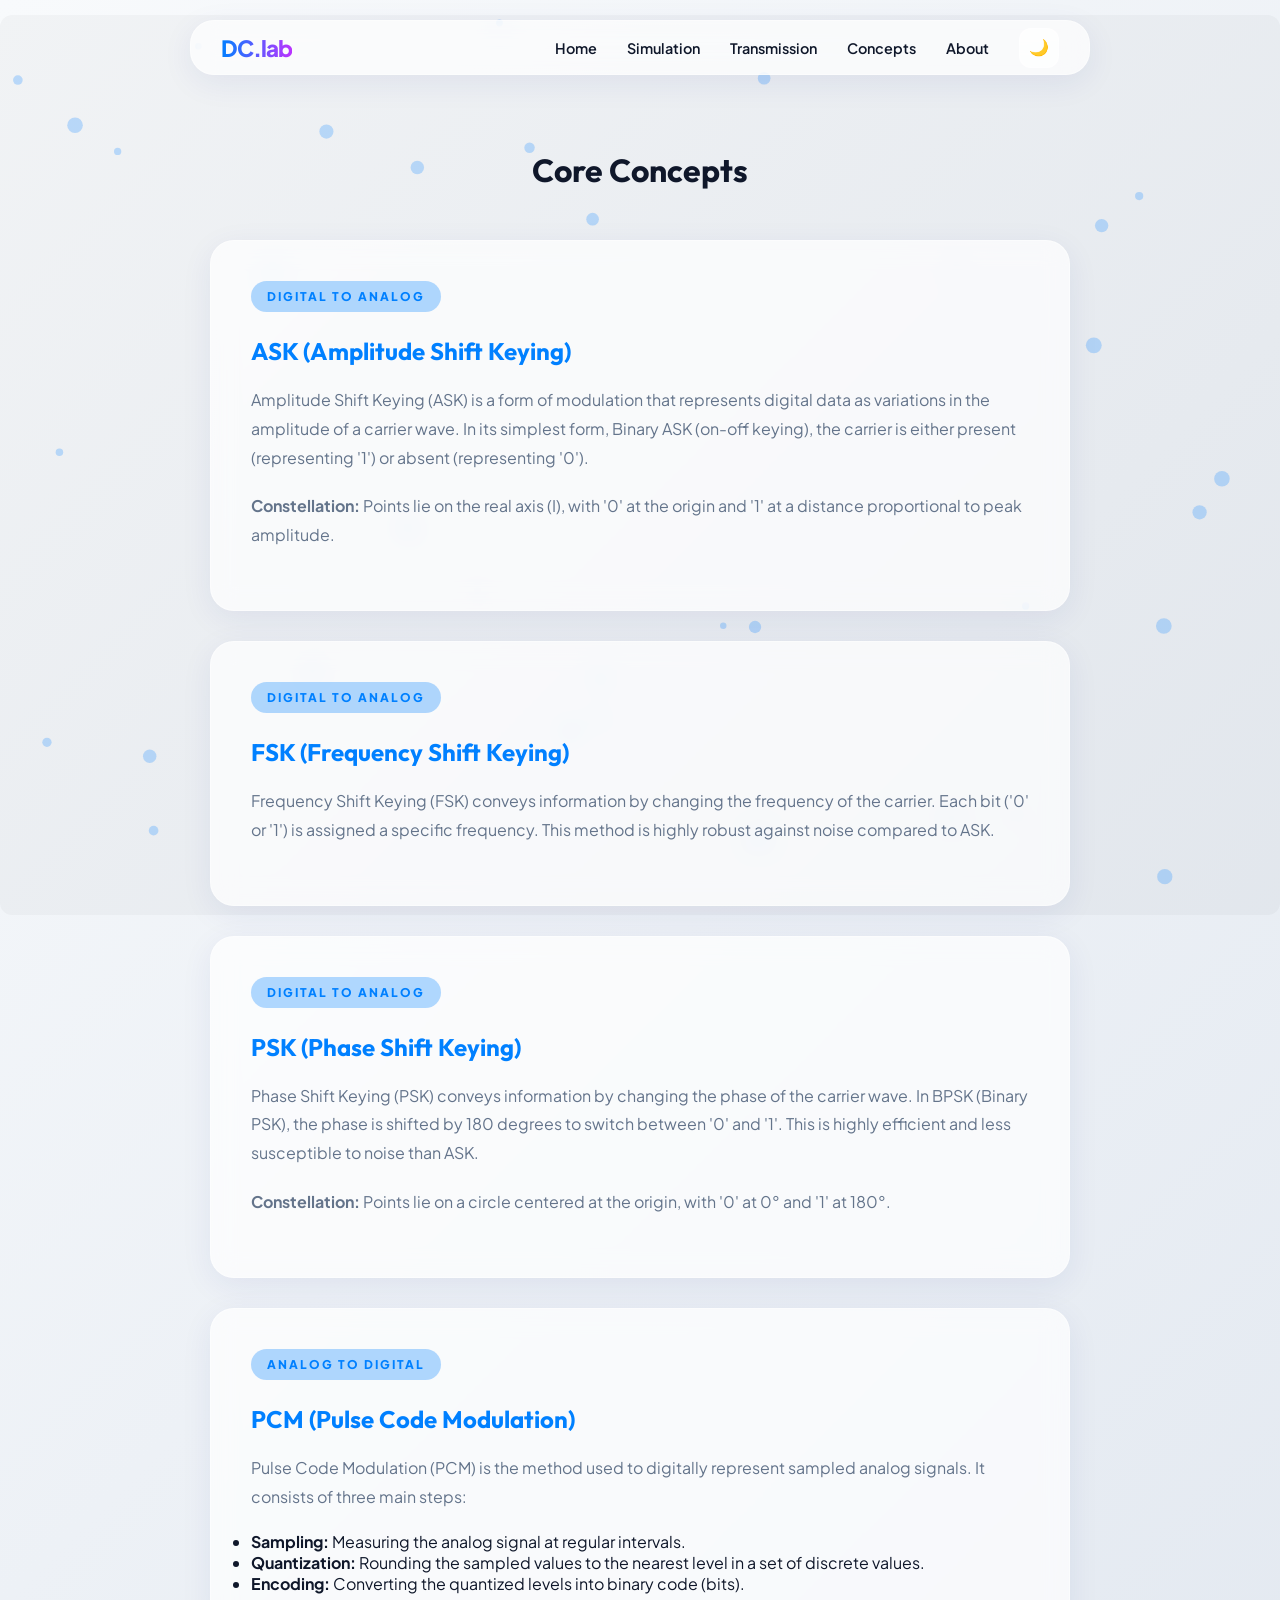
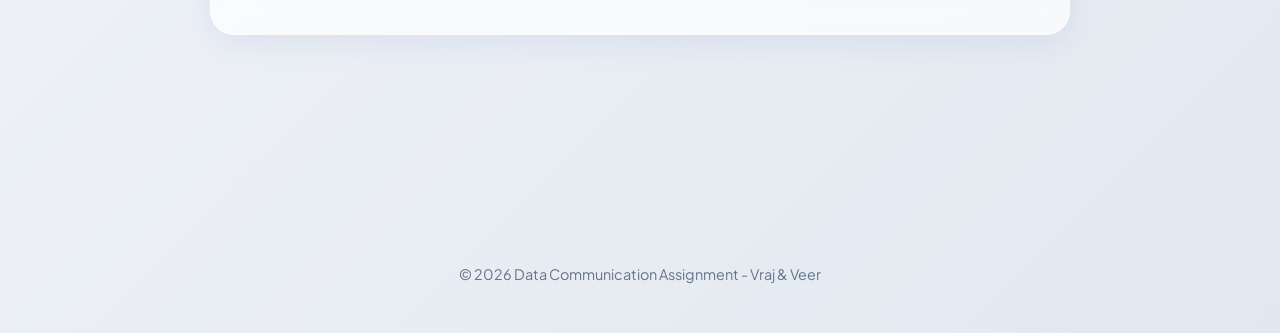
==== commit 61133d21: "Add files via upload" ====
--- a/concepts.html
+++ b/concepts.html
@@ -3,347 +3,63 @@
 <head>
     <meta charset="UTF-8">
     <meta name="viewport" content="width=device-width, initial-scale=1.0">
-    <title>Concepts & Theory | ModuLab</title>
+    <title>Concepts | DataComm</title>
     <link rel="stylesheet" href="style.css">
 </head>
 <body>
-    <!-- Background Blobs -->
-    <div class="bg-blobs">
-        <div class="blob blob-1"></div>
-        <div class="blob blob-2"></div>
-        <div class="blob blob-3"></div>
-    </div>
-
-    <!-- Sticky Navbar -->
-    <nav class="navbar">
-        <div class="nav-container">
-            <a href="index.html" class="logo">
-                <svg width="32" height="32" viewBox="0 0 24 24" fill="none" xmlns="http://www.w3.org/2000/svg">
-                    <path d="M2 12C2 12 5 4 12 4C19 4 22 12 22 12C22 12 19 20 12 20C5 20 2 12 2 12Z" stroke="#ff6b00" stroke-width="2.5" stroke-linecap="round" stroke-linejoin="round"/>
-                    <circle cx="12" cy="12" r="3" stroke="#0f172a" stroke-width="2.5"/>
-                </svg>
-                Modu<span>Lab</span>
-            </a>
-            <ul class="nav-links">
-                <li><a href="index.html">Home</a></li>
-                <li><a href="simulation.html">Simulator</a></li>
-                <li><a href="concepts.html" class="active">Concepts</a></li>
-                <li><a href="index.html#about">About Us</a></li>
-            </ul>
-            <div class="nav-cta">
-                <a href="simulation.html" class="btn btn-primary">Open Simulator</a>
-            </div>
+    <canvas id="bg-canvas"></canvas>
+    <nav class="glass">
+        <div class="logo">DC.lab</div>
+        <div class="nav-links">
+            <a href="index.html">Home</a>
+            <a href="simulation.html">Simulation</a>
+            <a href="transmission.html">Transmission</a>
+            <a href="concepts.html">Concepts</a>
+            <a href="about.html">About</a>
+            <button class="theme-toggle" id="theme-btn">🌙</button>
         </div>
     </nav>
 
-    <div class="concepts-page-container">
-
-        <!-- Page Header -->
-        <div style="text-align: center; margin-bottom: 48px;">
-            <div class="badge" style="margin-bottom: 16px;">Theory</div>
-            <h1 style="font-size: 2.5rem; font-weight: 900; color: var(--secondary); letter-spacing: -0.04em;">
-                Concepts & Theory
-            </h1>
-            <p style="color: var(--text-muted); max-width: 600px; margin: 16px auto 0; font-size: 1.05rem;">
-                A comprehensive guide to the digital communication pipeline — from binary input to multiplexed output.
-            </p>
-            <div style="margin-top: 24px; display: flex; gap: 12px; justify-content: center; flex-wrap: wrap;">
-                <a href="simulation.html" class="btn btn-secondary">← Back to Simulator</a>
-                <a href="index.html" class="btn btn-outline">Home</a>
-            </div>
+    <div class="info-container">
+        <h1 class="animate" style="text-align: center; margin-bottom: 50px;">Core Concepts</h1>
+        
+        <div class="info-card glass animate">
+            <span class="badge">Digital to Analog</span>
+            <h2>ASK (Amplitude Shift Keying)</h2>
+            <p>Amplitude Shift Keying (ASK) is a form of modulation that represents digital data as variations in the amplitude of a carrier wave. In its simplest form, Binary ASK (on-off keying), the carrier is either present (representing '1') or absent (representing '0').</p>
+            <p><strong>Constellation:</strong> Points lie on the real axis (I), with '0' at the origin and '1' at a distance proportional to peak amplitude.</p>
         </div>
 
-
-        <!-- Section 1: Introduction -->
-        <div class="concept-section">
-            <h2>1. Introduction to Digital Communication</h2>
-
-            <p>Digital communication is the process of transmitting information in binary (digital) form between a sender and receiver through a communication channel. Unlike analog communication which uses continuous signals, digital communication encodes information as discrete values (typically 0s and 1s).</p>
-
-            <h3>The Digital Communication Pipeline</h3>
-            <p>A complete digital communication system follows a structured pipeline where data passes through several processing stages:</p>
-            <ol>
-                <li><strong>Source Data:</strong> The original binary data to be transmitted (e.g., text, image, or sensor data converted to bits).</li>
-                <li><strong>Line Coding:</strong> Converts binary data into electrical signals suitable for transmission over a physical medium.</li>
-                <li><strong>Digital Modulation:</strong> Maps the digital signal onto a high-frequency analog carrier for efficient transmission through channels like air, cable, or fiber.</li>
-                <li><strong>Channel Transmission:</strong> The modulated signal passes through a physical channel where it is degraded by noise and interference.</li>
-                <li><strong>Error Detection & Correction:</strong> Redundancy bits are added before transmission so that errors introduced by the channel can be detected and corrected at the receiver.</li>
-                <li><strong>Multiplexing:</strong> Multiple signals are combined into a composite signal for efficient channel utilization.</li>
-            </ol>
-
-            <div class="concept-note">
-                <strong>Why Digital?</strong> Digital communication offers significant advantages over analog: better noise immunity, easier encryption, ability to detect and correct errors, and efficient compression. These benefits have made digital communication the dominant paradigm in modern systems.
-            </div>
+        <div class="info-card glass animate" style="animation-delay: 0.2s">
+            <span class="badge">Digital to Analog</span>
+            <h2>FSK (Frequency Shift Keying)</h2>
+            <p>Frequency Shift Keying (FSK) conveys information by changing the frequency of the carrier. Each bit ('0' or '1') is assigned a specific frequency. This method is highly robust against noise compared to ASK.</p>
         </div>
 
-
-        <!-- Section 2: Line Coding -->
-        <div class="concept-section">
-            <h2>2. Line Coding Techniques</h2>
-
-            <p>Line coding converts a sequence of binary digits (bits) into a digital signal. The resulting signal determines the voltage levels, timing, and synchronization characteristics of the transmitted waveform.</p>
-
-            <h3>NRZ-L (Non-Return-to-Zero Level)</h3>
-            <p>The voltage level directly represents the bit value. Bit 1 is a positive voltage, bit 0 is a negative voltage. The signal does not return to zero between bits.</p>
-            <div class="equation">Bit 1 → +V , Bit 0 → −V</div>
-
-            <h3>NRZ-I (Non-Return-to-Zero Inverted)</h3>
-            <p>The voltage level <em>changes</em> (inverts) at the start of a bit period for a "1", and stays the same for a "0". This provides better clock recovery than NRZ-L.</p>
-            <div class="equation">Bit 1 → Invert , Bit 0 → No Change</div>
-
-            <h3>Manchester Encoding</h3>
-            <p>Each bit period is divided into two halves. A transition occurs in the middle of every bit period. Bit 1 is high-to-low, bit 0 is low-to-high. Guarantees clock synchronization at the cost of doubling the bandwidth.</p>
-            <div class="equation">Bit 1 → High→Low , Bit 0 → Low→High</div>
-
-            <h3>Differential Manchester Encoding</h3>
-            <p>Always has a mid-bit transition (for clocking). The presence or absence of a transition at the <em>start</em> of each bit period encodes the data. A transition at the start means 0; no transition at the start means 1.</p>
-
-            <h3>AMI (Alternate Mark Inversion)</h3>
-            <p>Zero bits are represented by 0V. One bits alternate between +V and −V. This bipolar scheme provides built-in error detection (a bipolar violation occurs if two consecutive 1s have the same polarity).</p>
-            <div class="equation">Bit 0 → 0V , Bit 1 → alternates +V / −V</div>
-
-            <h3>Comparison</h3>
-            <table>
-                <thead>
-                    <tr>
-                        <th>Technique</th>
-                        <th>Self-Clocking</th>
-                        <th>DC Component</th>
-                        <th>Bandwidth</th>
-                    </tr>
-                </thead>
-                <tbody>
-                    <tr>
-                        <td>NRZ-L</td>
-                        <td>No</td>
-                        <td>Yes</td>
-                        <td>Low</td>
-                    </tr>
-                    <tr>
-                        <td>NRZ-I</td>
-                        <td>Partial</td>
-                        <td>Yes</td>
-                        <td>Low</td>
-                    </tr>
-                    <tr>
-                        <td>Manchester</td>
-                        <td><span class="best-badge">Yes</span></td>
-                        <td>No</td>
-                        <td>Double</td>
-                    </tr>
-                    <tr>
-                        <td>Diff. Manchester</td>
-                        <td><span class="best-badge">Yes</span></td>
-                        <td>No</td>
-                        <td>Double</td>
-                    </tr>
-                    <tr>
-                        <td>AMI</td>
-                        <td>Partial</td>
-                        <td>No</td>
-                        <td>Low</td>
-                    </tr>
-                </tbody>
-            </table>
+        <div class="info-card glass animate" style="animation-delay: 0.4s">
+            <span class="badge">Digital to Analog</span>
+            <h2>PSK (Phase Shift Keying)</h2>
+            <p>Phase Shift Keying (PSK) conveys information by changing the phase of the carrier wave. In BPSK (Binary PSK), the phase is shifted by 180 degrees to switch between '0' and '1'. This is highly efficient and less susceptible to noise than ASK.</p>
+            <p><strong>Constellation:</strong> Points lie on a circle centered at the origin, with '0' at 0° and '1' at 180°.</p>
         </div>
 
-
-        <!-- Section 3: Digital Modulation -->
-        <div class="concept-section">
-            <h2>3. Digital Modulation</h2>
-
-            <p>Modulation maps a digital signal onto a high-frequency analog carrier wave for efficient transmission. The carrier wave has three properties that can be varied: amplitude, frequency, and phase.</p>
-
-            <div class="equation">Carrier: s(t) = A · sin(2πf·t + φ)</div>
-
-            <h3>ASK (Amplitude Shift Keying)</h3>
-            <p>The <strong>amplitude</strong> of the carrier is varied to represent data. Bit 1 transmits the carrier at full amplitude; bit 0 transmits at zero amplitude (on-off keying).</p>
-            <div class="equation">s(t) = A·m(t)·sin(2πfc·t)</div>
-            <p>where m(t) = 1 for bit 1, m(t) = 0 for bit 0.</p>
-
-            <h3>FSK (Frequency Shift Keying)</h3>
-            <p>The <strong>frequency</strong> of the carrier is shifted between two values. Bit 1 uses a higher frequency f₁, and bit 0 uses a lower frequency f₂.</p>
-            <div class="equation">s(t) = A·sin(2πf₁·t) for bit 1 , A·sin(2πf₂·t) for bit 0</div>
-
-            <div class="concept-note">
-                <strong>Continuous Phase FSK:</strong> In practical FSK, the phase is maintained continuously across bit transitions to avoid abrupt discontinuities, which would cause spectral spreading.
-            </div>
-
-            <h3>PSK (Phase Shift Keying)</h3>
-            <p>The <strong>phase</strong> of the carrier is shifted to represent data. In Binary PSK (BPSK), bit 1 has phase 0° and bit 0 has phase 180°.</p>
-            <div class="equation">s(t) = A·sin(2πfc·t + 0) for bit 1 , A·sin(2πfc·t + π) for bit 0</div>
-
-            <h3>Comparison</h3>
-            <table>
-                <thead>
-                    <tr>
-                        <th>Technique</th>
-                        <th>Property Changed</th>
-                        <th>Noise Immunity</th>
-                        <th>Bandwidth</th>
-                        <th>Complexity</th>
-                    </tr>
-                </thead>
-                <tbody>
-                    <tr><td>ASK</td><td>Amplitude</td><td>Low</td><td>Low</td><td>Simple</td></tr>
-                    <tr><td>FSK</td><td>Frequency</td><td>Moderate</td><td>Higher</td><td>Moderate</td></tr>
-                    <tr><td>PSK</td><td>Phase</td><td><span class="best-badge">Best</span></td><td>Moderate</td><td>Complex</td></tr>
-                </tbody>
-            </table>
+        <div class="info-card glass animate" style="animation-delay: 0.6s">
+            <span class="badge">Analog to Digital</span>
+            <h2>PCM (Pulse Code Modulation)</h2>
+            <p>Pulse Code Modulation (PCM) is the method used to digitally represent sampled analog signals. It consists of three main steps:</p>
+            <ul>
+                <li><strong>Sampling:</strong> Measuring the analog signal at regular intervals.</li>
+                <li><strong>Quantization:</strong> Rounding the sampled values to the nearest level in a set of discrete values.</li>
+                <li><strong>Encoding:</strong> Converting the quantized levels into binary code (bits).</li>
+            </ul>
         </div>
-
-
-        <!-- Section 4: Channel & Noise -->
-        <div class="concept-section">
-            <h2>4. Channel & Noise</h2>
-
-            <p>In any real communication system, the transmitted signal is degraded as it passes through the physical channel. The most common model for channel noise is <strong>AWGN (Additive White Gaussian Noise)</strong>.</p>
-
-            <div class="equation">r(t) = s(t) + n(t)</div>
-
-            <p>where:<br>
-            &nbsp;&nbsp;r(t) = received signal<br>
-            &nbsp;&nbsp;s(t) = original transmitted signal<br>
-            &nbsp;&nbsp;n(t) = Gaussian noise with mean 0 and standard deviation σ</p>
-
-            <h3>Properties of AWGN</h3>
-            <ul>
-                <li><strong>Additive:</strong> The noise adds linearly to the signal.</li>
-                <li><strong>White:</strong> It has uniform power spectral density across all frequencies.</li>
-                <li><strong>Gaussian:</strong> The amplitude of the noise follows a Gaussian (normal) distribution.</li>
-            </ul>
-
-            <h3>Signal-to-Noise Ratio (SNR)</h3>
-            <p>The quality of a received signal is measured by the ratio of signal power to noise power:</p>
-            <div class="equation">SNR = P_signal / P_noise &nbsp;&nbsp; (often expressed in dB: SNR_dB = 10·log₁₀(SNR))</div>
-
-            <div class="concept-note">
-                <strong>Box-Muller Transform:</strong> The simulator generates Gaussian noise using the Box-Muller transform, which converts uniformly distributed random numbers into Gaussian-distributed values:
-                <br><br>z = √(−2·ln(u₁)) · cos(2π·u₂) , where u₁, u₂ ∈ (0, 1)
-            </div>
-        </div>
-
-
-        <!-- Section 5: Error Detection & Correction -->
-        <div class="concept-section">
-            <h2>5. Error Detection & Correction</h2>
-
-            <p>Errors occur when noise flips bits during transmission. Error control techniques add redundancy to detect or correct these errors.</p>
-
-            <h3>Parity Check</h3>
-            <p>A single parity bit is appended to the data. In <strong>even parity</strong>, the parity bit is set so that the total number of 1s (including the parity bit) is even. In <strong>odd parity</strong>, the total is odd.</p>
-            <div class="equation">Even Parity: count(1s in data + parity bit) mod 2 = 0</div>
-            <p><strong>Limitation:</strong> Can only detect an odd number of bit errors. Cannot correct errors.</p>
-
-            <h3>CRC (Cyclic Redundancy Check)</h3>
-            <p>A polynomial division-based approach. The data bits are treated as a polynomial and divided by a generator polynomial. The remainder is appended to the data as the CRC.</p>
-            <div class="equation">Generator: x³ + x + 1 → binary 1011</div>
-            <p><strong>Steps:</strong></p>
-            <ol>
-                <li>Augment data with k zeros (k = degree of generator polynomial)</li>
-                <li>Perform XOR-based polynomial division</li>
-                <li>Append the remainder to original data</li>
-                <li>At receiver, divide received data by same generator — remainder 0 means no error</li>
-            </ol>
-
-            <h3>Hamming Code (7,4)</h3>
-            <p>A forward error correction code that encodes 4 data bits into 7 bits (adding 3 parity bits). It can detect up to 2-bit errors and correct all single-bit errors.</p>
-            <div class="equation">Codeword: [p1, p2, d1, p3, d2, d3, d4]</div>
-            <p>Parity bit positions (1, 2, 4) cover specific data bit combinations:</p>
-            <ul>
-                <li><strong>p1</strong> covers positions 1, 3, 5, 7 → p1 = d1 ⊕ d2 ⊕ d4</li>
-                <li><strong>p2</strong> covers positions 2, 3, 6, 7 → p2 = d1 ⊕ d3 ⊕ d4</li>
-                <li><strong>p3</strong> covers positions 4, 5, 6, 7 → p3 = d2 ⊕ d3 ⊕ d4</li>
-            </ul>
-
-            <div class="concept-note">
-                <strong>Syndrome Decoding:</strong> At the receiver, the syndrome is computed as [s3, s2, s1]. If the syndrome is non-zero, its decimal value indicates the 1-indexed position of the error — which can then be corrected by flipping that bit.
-            </div>
-
-            <h3>Comparison</h3>
-            <table>
-                <thead>
-                    <tr>
-                        <th>Method</th>
-                        <th>Detection</th>
-                        <th>Correction</th>
-                        <th>Overhead</th>
-                    </tr>
-                </thead>
-                <tbody>
-                    <tr><td>Parity</td><td>Odd # of errors</td><td>No</td><td>1 bit</td></tr>
-                    <tr><td>CRC</td><td>Burst errors</td><td>No</td><td>k bits</td></tr>
-                    <tr><td>Hamming (7,4)</td><td>Up to 2 errors</td><td><span class="best-badge">1-bit correction</span></td><td>3 bits per 4</td></tr>
-                </tbody>
-            </table>
-        </div>
-
-
-        <!-- Section 6: Multiplexing -->
-        <div class="concept-section">
-            <h2>6. Multiplexing</h2>
-
-            <p>Multiplexing allows multiple data streams to share a single communication channel, improving efficiency and reducing cost.</p>
-
-            <h3>TDM (Time Division Multiplexing)</h3>
-            <p>Each signal is allocated a specific <strong>time slot</strong> in a repeating frame. Bits from different sources are interleaved in round-robin fashion.</p>
-            <div class="equation">Frame: [S1-bit1, S2-bit1, S1-bit2, S2-bit2, ...]</div>
-
-            <h3>FDM (Frequency Division Multiplexing)</h3>
-            <p>Each signal is modulated onto a <strong>different carrier frequency</strong>. All signals are transmitted simultaneously but occupy different frequency bands.</p>
-            <div class="equation">Combined(t) = S1(t)·sin(2πf₁t) + S2(t)·sin(2πf₂t)</div>
-
-            <div class="concept-note">
-                <strong>Key Difference:</strong> TDM divides the channel in the time domain (each signal gets a time slot), while FDM divides it in the frequency domain (each signal gets a frequency band). TDM is simpler for digital signals; FDM is traditional for analog systems like radio.
-            </div>
-
-            <h3>Comparison</h3>
-            <table>
-                <thead>
-                    <tr>
-                        <th>Feature</th>
-                        <th>TDM</th>
-                        <th>FDM</th>
-                    </tr>
-                </thead>
-                <tbody>
-                    <tr><td>Domain</td><td>Time</td><td>Frequency</td></tr>
-                    <tr><td>Signal Type</td><td>Digital</td><td>Analog / Digital</td></tr>
-                    <tr><td>Interference</td><td>Crosstalk at boundaries</td><td>Guard bands needed</td></tr>
-                    <tr><td>Complexity</td><td>Low</td><td>Moderate</td></tr>
-                </tbody>
-            </table>
-        </div>
-
-
-        <!-- Section 7: Summary -->
-        <div class="concept-section">
-            <h2>7. Summary</h2>
-
-            <p>A complete digital communication system transforms raw binary data through a series of processing stages to ensure reliable, efficient transmission:</p>
-
-            <ol>
-                <li><strong>Line Coding</strong> converts bits into voltage-level signals with desired properties (self-clocking, no DC component).</li>
-                <li><strong>Modulation</strong> maps the digital signal onto a carrier wave for transmission over physical media.</li>
-                <li>The <strong>channel</strong> introduces noise (modeled as AWGN), degrading the signal.</li>
-                <li><strong>Error detection/correction</strong> techniques (Parity, CRC, Hamming) add redundancy to combat noise-induced errors.</li>
-                <li><strong>Multiplexing</strong> (TDM, FDM) combines multiple signals for efficient shared channel usage.</li>
-            </ol>
-
-            <div class="concept-note">
-                <strong>Try it out!</strong> Head to the <a href="simulation.html" style="color: var(--primary); font-weight: 700;">Simulator</a> to visualize each stage of this pipeline interactively.
-            </div>
-        </div>
-
     </div>
 
-    <footer class="sim-footer">
-        <div class="container">
-            <div class="footer-bottom">
-                ModuLab Visualization System | Designed by Vraj & Veer
-            </div>
-        </div>
+    <footer>
+        &copy; 2026 Data Communication Assignment - Vraj & Veer
     </footer>
 
+    <script src="script.js"></script>
+    <script src="particles.js"></script>
 </body>
 </html>
--- a/style.css
+++ b/style.css
@@ -1,1073 +1,448 @@
-/* ModuLab - Professional SaaS Design System */
-@import url('https://fonts.googleapis.com/css2?family=Inter:wght@400;500;600;700;800;900&display=swap');
+/* 
+    Data Communication Assignment Design System 
+    Author: Antigravity AI
+    Theme: Modern, 3D, Glassmorphism
+*/
+
+@import url('https://fonts.googleapis.com/css2?family=Outfit:wght@300;400;500;600;700;800&family=Plus+Jakarta+Sans:wght@300;400;500;600;700;800&display=swap');
 
 :root {
-    --primary: #ff6b00;
-    --primary-hover: #e65f00;
-    --primary-soft: rgba(255, 107, 0, 0.08);
-    --secondary: #0f172a;
-    --bg-color: #f8fafc;
-    --text-main: #1e293b;
+    /* Color Tokens - Light Mode Default */
+    --primary-h: 210;
+    --primary-s: 100%;
+    --primary-l: 50%;
+    --primary: hsl(var(--primary-h), var(--primary-s), var(--primary-l));
+    --primary-glow: hsla(var(--primary-h), var(--primary-s), var(--primary-l), 0.3);
+
+    --accent-h: 280;
+    --accent-s: 100%;
+    --accent-l: 60%;
+    --accent: hsl(var(--accent-h), var(--accent-s), var(--accent-l));
+
+    --bg-grad: linear-gradient(135deg, #f8fafc 0%, #e2e8f0 100%);
+    --card-bg: rgba(255, 255, 255, 0.7);
+    --card-bg-rgb: 255, 255, 255;
+    --text-main: #0f172a;
     --text-muted: #64748b;
-    --white: #ffffff;
-    --glass-bg: rgba(255, 255, 255, 0.7);
-    --glass-border: rgba(255, 255, 255, 0.6);
-    --card-shadow: 0 10px 40px -10px rgba(0, 0, 0, 0.05);
-    --card-hover-shadow: 0 20px 60px -15px rgba(255, 107, 0, 0.15);
-    --radius-lg: 32px;
-    --radius-md: 20px;
-    --radius-sm: 12px;
-    --radius-full: 999px;
-    --transition: all 0.4s cubic-bezier(0.16, 1, 0.3, 1);
-    --bit1-color: #ff6b00;
-    --bit0-color: #0f172a;
-    --error-color: #dc2626;
-    --success-color: #22c55e;
-    --carrier-color: #ff6b00;
+    --border: rgba(255, 255, 255, 0.4);
+    --radius: 24px;
+    --glass-blur: 12px;
+
+    --shadow: 0 8px 32px 0 rgba(31, 38, 135, 0.07);
+    --transition: all 0.4s cubic-bezier(0.4, 0, 0.2, 1);
+}
+
+[data-theme="dark"] {
+    --bg-grad: linear-gradient(135deg, #0f172a 0%, #020617 100%);
+    --card-bg: rgba(15, 23, 42, 0.6);
+    --card-bg-rgb: 15, 23, 42;
+    --text-main: #f8fafc;
+    --text-muted: #94a3b8;
+    --border: rgba(255, 255, 255, 0.1);
+    --shadow: 0 8px 32px 0 rgba(0, 0, 0, 0.4);
+    
+    --success-color: #10b981;
+    --error-color: #ef4444;
 }
 
 * {
-    box-sizing: border-box;
     margin: 0;
     padding: 0;
+    box-sizing: border-box;
 }
 
 body {
-    font-family: 'Inter', sans-serif;
-    background-color: var(--bg-color);
+    font-family: 'Plus Jakarta Sans', sans-serif;
+    background: var(--bg-grad);
     color: var(--text-main);
-    line-height: 1.6;
+    min-height: 100vh;
     overflow-x: hidden;
-    -webkit-font-smoothing: antialiased;
-}
-
-/* Background Animated Blobs */
-.bg-blobs {
+    transition: background 0.5s ease;
+}
+
+h1,
+h2,
+h3 {
+    font-family: 'Outfit', sans-serif;
+}
+
+#bg-canvas {
     position: fixed;
     top: 0;
     left: 0;
     width: 100%;
     height: 100%;
     z-index: -1;
-    overflow: hidden;
     pointer-events: none;
-}
-
-.blob {
-    position: absolute;
-    border-radius: 50%;
-    filter: blur(100px);
-    opacity: 0.12;
-    background: var(--primary);
-    animation: float 20s infinite alternate ease-in-out;
-}
-
-.blob-1 { width: 500px; height: 500px; top: -10%; right: -5%; background: #ffbe0b; }
-.blob-2 { width: 400px; height: 400px; bottom: 10%; left: -10%; background: var(--primary); animation-delay: -5s; }
-.blob-3 { width: 300px; height: 300px; top: 40%; left: 30%; background: #ff9f1c; opacity: 0.08; animation-delay: -10s; }
-
-@keyframes float {
-    0% { transform: translate(0, 0) scale(1); }
-    100% { transform: translate(50px, 100px) scale(1.1); }
-}
-
-/* Layout Containers */
-.container {
-    max-width: 1280px;
-    margin: 0 auto;
-    padding: 0 40px;
-}
-
-section {
-    padding: 120px 0;
-}
-
-/* ========================================
-   NAVBAR
-   ======================================== */
-
-.navbar {
-    position: absolute;
+    opacity: 0.6;
+}
+
+/* Glassmorphism Classes */
+.glass {
+    background: var(--card-bg);
+    backdrop-filter: blur(var(--glass-blur));
+    -webkit-backdrop-filter: blur(var(--glass-blur));
+    border: 1px solid var(--border);
+    box-shadow: var(--shadow);
+    border-radius: var(--radius);
+}
+
+/* Navbar */
+nav {
+    position: fixed;
     top: 20px;
-    left: 40px;
-    right: 40px;
+    left: 50%;
+    transform: translateX(-50%);
+    width: 75%;
+    max-width: 900px;
+    height: 55px; /* Reduced Height */
+    padding: 0 30px;
+    display: flex;
+    justify-content: space-between;
+    align-items: center;
     z-index: 1000;
-    margin: 0 auto;
-    max-width: 1200px;
-    background: var(--glass-bg);
-    backdrop-filter: blur(20px);
-    -webkit-backdrop-filter: blur(20px);
-    border: 1px solid var(--glass-border);
-    border-radius: var(--radius-full);
-    transition: var(--transition);
-    box-shadow: 0 4px 30px rgba(0, 0, 0, 0.03);
-}
-
-.nav-container {
-    display: flex;
-    justify-content: space-between;
-    align-items: center;
-    height: 60px;
-    padding: 0 24px;
 }
 
 .logo {
-    font-size: 1.25rem;
+    font-size: 1.4rem;
     font-weight: 800;
-    color: var(--secondary);
-    text-decoration: none;
-    display: flex;
-    align-items: center;
-    gap: 8px;
-    letter-spacing: -0.02em;
-}
-
-.logo span { color: var(--primary); }
+    background: linear-gradient(to right, var(--primary), var(--accent));
+    -webkit-background-clip: text;
+    background-clip: text;
+    -webkit-text-fill-color: transparent;
+    letter-spacing: -1px;
+}
 
 .nav-links {
     display: flex;
-    gap: 32px;
-    list-style: none;
+    gap: 30px;
+    align-items: center;
 }
 
 .nav-links a {
     text-decoration: none;
-    color: var(--secondary);
+    color: var(--text-main);
     font-weight: 600;
-    font-size: 0.95rem;
+    font-size: 0.9rem;
     transition: var(--transition);
-    opacity: 0.7;
-}
-
-.nav-links a:hover, .nav-links a.active {
-    opacity: 1;
+}
+
+.nav-links a:hover {
     color: var(--primary);
 }
 
-.nav-cta {
-    display: flex;
-    align-items: center;
-    gap: 20px;
-}
-
-
-/* ========================================
-   HERO SECTION
-   ======================================== */
-
+/* Theme Toggle */
+.theme-toggle {
+    width: 40px;
+    height: 40px;
+    border-radius: 12px;
+    border: none;
+    background: var(--card-bg);
+    cursor: pointer;
+    display: flex;
+    justify-content: center;
+    align-items: center;
+    border: 1px solid var(--border);
+    font-size: 1rem;
+    transition: var(--transition);
+}
+
+.theme-toggle:hover {
+    transform: translateY(-2px);
+    box-shadow: 0 5px 15px rgba(0,0,0,0.1);
+}
+
+/* Home Section - Refactored to 2-Column */
 .hero {
-    padding: 160px 0 80px;
-}
-
-.hero-grid {
-    display: grid;
-    grid-template-columns: 1.1fr 1fr;
+    padding-top: 150px;
+    padding-bottom: 50px;
+    display: flex;
+    flex-direction: row;
+    align-items: center;
+    justify-content: space-between;
+    max-width: 1200px;
+    margin: 0 auto;
+    text-align: left;
     gap: 60px;
-    align-items: center;
-}
-
-.hero-content h1 {
-    font-size: 3.5rem;
-    font-weight: 900;
-    line-height: 1.1;
-    color: var(--secondary);
-    margin-bottom: 20px;
-    letter-spacing: -0.04em;
-}
-
-.hero-content h1 span { color: var(--primary); }
-
-.hero-content p {
-    font-size: 1.1rem;
-    color: var(--text-muted);
-    margin-bottom: 40px;
-    max-width: 520px;
-    font-weight: 500;
-}
-
-.hero-btns {
-    display: flex;
-    gap: 16px;
-}
-
-.hero-visual {
-    position: relative;
-    border-radius: var(--radius-lg);
-    overflow: hidden;
-    padding: 20px;
-    background: var(--white);
-    box-shadow: var(--card-hover-shadow);
-    border: 1px solid var(--glass-border);
-}
-
-.hero-visual img {
-    width: 100%;
-    height: auto;
-    border-radius: 20px;
-}
-
-
-/* ========================================
-   BUTTONS
-   ======================================== */
-
-.btn {
-    padding: 12px 28px;
-    border-radius: var(--radius-full);
-    font-weight: 700;
-    font-size: 0.95rem;
-    cursor: pointer;
-    text-decoration: none;
-    display: inline-flex;
-    align-items: center;
-    justify-content: center;
-    transition: var(--transition);
-    border: none;
-    gap: 10px;
-    font-family: inherit;
-}
-
-.btn-primary {
-    background: var(--primary);
-    color: var(--white);
-    box-shadow: 0 8px 25px rgba(255, 107, 0, 0.25);
-}
-
-.btn-primary:hover {
-    background: var(--primary-hover);
-    transform: translateY(-4px);
-    box-shadow: 0 12px 35px rgba(255, 107, 0, 0.35);
-}
-
-.btn-outline {
-    background: var(--white);
-    border: 1px solid #e2e8f0;
-    color: var(--secondary);
-}
-
-.btn-outline:hover {
-    border-color: var(--primary);
+}
+
+.hero-content {
+    flex: 1;
+    max-width: 650px;
+    padding: 0 20px;
+}
+
+.badge {
+    background: var(--primary-glow);
     color: var(--primary);
-    transform: translateY(-2px);
-}
-
-.btn-secondary {
-    background: var(--primary-soft);
-    color: var(--primary);
-    font-weight: 800;
-    border: 1px solid rgba(255, 107, 0, 0.15);
-}
-
-.btn-secondary:hover {
-    background: rgba(255, 107, 0, 0.15);
-    transform: translateY(-2px);
-}
-
-
-/* ========================================
-   GLASS CARDS & SECTIONS
-   ======================================== */
-
-.glass-card {
-    background: var(--white);
-    border: 1px solid var(--glass-border);
-    border-radius: var(--radius-lg);
-    padding: 48px;
-    box-shadow: var(--card-shadow);
-    transition: var(--transition);
-    position: relative;
-    overflow: hidden;
-}
-
-.glass-card:hover {
-    transform: translateY(-10px);
-    box-shadow: var(--card-hover-shadow);
-    border-color: var(--primary-soft);
-}
-
-/* Disable hover lift on pipeline cards (too distracting when there are many) */
-.pipeline-card:hover {
-    transform: none;
-    box-shadow: var(--card-shadow);
-}
-
-.section-header {
-    text-align: center;
-    margin-bottom: 80px;
-}
-
-.section-header .badge {
-    background: var(--primary-soft);
-    color: var(--primary);
-    padding: 8px 20px;
-    border-radius: var(--radius-full);
-    font-weight: 800;
-    font-size: 0.75rem;
-    letter-spacing: 0.1em;
-    text-transform: uppercase;
-    display: inline-block;
-    margin-bottom: 20px;
-}
-
-.section-header h2 {
-    font-size: 2.25rem;
-    font-weight: 900;
-    color: var(--secondary);
-    letter-spacing: -0.04em;
-}
-
-.badge {
-    background: var(--primary-soft);
-    color: var(--primary);
-    padding: 6px 16px;
-    border-radius: var(--radius-full);
-    font-weight: 800;
-    font-size: 0.7rem;
-    letter-spacing: 0.1em;
-    text-transform: uppercase;
-    display: inline-block;
-}
-
-
-/* ========================================
-   CONCEPTS GRID (Home Page)
-   ======================================== */
-
-.concepts-grid {
-    display: grid;
-    grid-template-columns: repeat(3, 1fr);
-    gap: 32px;
-}
-
-.concept-card .icon-box {
-    width: 64px;
-    height: 64px;
-    background: var(--primary-soft);
-    border-radius: 18px;
-    display: flex;
-    align-items: center;
-    justify-content: center;
-    font-size: 1.8rem;
-    color: var(--primary);
-    margin-bottom: 32px;
-}
-
-.concept-card h3 {
-    font-size: 1.25rem;
-    font-weight: 800;
-    margin-bottom: 12px;
-    color: var(--secondary);
-}
-
-.concept-card p {
-    color: var(--text-muted);
-    font-size: 0.95rem;
-}
-
-
-/* ========================================
-   SIMULATOR PAGE — CORE LAYOUT
-   ======================================== */
-
-.simulator-card {
-    max-width: 1000px;
-    margin: 0 auto;
-}
-
-.mod-selection {
-    display: flex;
-    gap: 12px;
-    margin-bottom: 40px;
-    background: #f1f5f9;
-    padding: 8px;
-    border-radius: 20px;
-}
-
-.mod-btn {
-    flex: 1;
-    padding: 12px;
-    border: none;
-    border-radius: 14px;
-    font-weight: 800;
-    font-size: 0.9rem;
-    cursor: pointer;
-    background: transparent;
-    color: var(--text-muted);
-    transition: var(--transition);
-    font-family: inherit;
-}
-
-.mod-btn.active {
-    background: var(--white);
-    color: var(--primary);
-    box-shadow: 0 4px 15px rgba(0, 0, 0, 0.05);
-}
-
-.param-grid {
-    display: grid;
-    grid-template-columns: repeat(auto-fit, minmax(180px, 1fr));
-    gap: 20px;
-    margin-bottom: 40px;
-}
-
-.input-group {
-    display: flex;
-    flex-direction: column;
-}
-
-.input-group label {
-    display: block;
-    font-weight: 700;
-    font-size: 0.85rem;
-    margin-bottom: 8px;
-    color: var(--secondary);
-}
-
-.input-group input,
-.input-group select {
-    width: 100%;
-    padding: 12px 16px;
-    border: 1px solid #e2e8f0;
-    border-radius: var(--radius-sm);
-    font-family: inherit;
-    font-size: 0.95rem;
-    font-weight: 600;
-    transition: var(--transition);
-    background: #f8fafc;
-    color: var(--text-main);
-}
-
-.input-group input:focus,
-.input-group select:focus {
-    outline: none;
-    border-color: var(--primary);
-    background: var(--white);
-    box-shadow: 0 0 0 4px var(--primary-soft);
-}
-
-.input-group select {
-    cursor: pointer;
-    appearance: auto;
-}
-
-
-/* ========================================
-   PIPELINE SECTIONS
-   ======================================== */
-
-.pipeline-section {
-    margin-top: 48px;
-}
-
-.pipeline-divider {
-    text-align: center;
-    padding: 16px 0;
-    color: var(--primary);
-    font-size: 1.5rem;
-    opacity: 0.4;
-}
-
-.stage-label {
-    background: var(--primary-soft);
-    color: var(--primary);
-    padding: 6px 18px;
-    border-radius: var(--radius-full);
-    font-weight: 800;
-    font-size: 0.7rem;
-    letter-spacing: 0.1em;
-    text-transform: uppercase;
-    display: inline-block;
-    margin-bottom: 16px;
-}
-
-.pipeline-card {
-    padding: 40px;
-    margin-bottom: 0;
-}
-
-.pipeline-card h2 {
-    font-size: 1.5rem;
-    font-weight: 900;
-    color: var(--secondary);
-    margin-bottom: 12px;
-    letter-spacing: -0.02em;
-}
-
-.pipeline-card .section-desc {
-    font-size: 0.95rem;
-    color: var(--text-muted);
-    margin-bottom: 24px;
-    line-height: 1.6;
-}
-
-.controls-row {
-    display: flex;
-    flex-wrap: wrap;
-    gap: 16px;
-    align-items: flex-end;
-    margin-bottom: 24px;
-}
-
-.controls-row .input-group {
-    min-width: 180px;
-}
-
-.controls-row .input-group.wide {
-    flex: 1;
-}
-
-.chart-label {
+    padding: 8px 16px;
+    border-radius: 50px;
     font-size: 0.75rem;
     font-weight: 800;
     text-transform: uppercase;
-    letter-spacing: 0.08em;
+    letter-spacing: 2px;
+    margin-bottom: 24px;
+    display: inline-block;
+}
+
+.hero h1 {
+    font-size: clamp(2.5rem, 6vw, 4.2rem);
+    line-height: 1.05;
+    margin-bottom: 24px;
+    background: linear-gradient(to bottom, var(--text-main) 30%, var(--text-muted));
+    -webkit-background-clip: text;
+    background-clip: text;
+    -webkit-text-fill-color: transparent;
+    font-weight: 800;
+}
+
+.hero p {
+    font-size: 1.15rem;
     color: var(--text-muted);
-    margin-bottom: 6px;
-    margin-top: 16px;
-}
-
-.run-pipeline-btn {
-    width: 100%;
-    padding: 16px 32px;
-    font-size: 1.1rem;
-    font-weight: 800;
-    background: linear-gradient(135deg, var(--primary), var(--primary-hover));
+    margin-bottom: 40px;
+    line-height: 1.6;
+}
+
+/* 3D Animation Object - Now on the right */
+.scene-3d {
+    flex: 1;
+    perspective: 1000px;
+    width: 400px;
+    height: 400px;
+    display: flex;
+    justify-content: center;
+    align-items: center;
+    position: relative;
+}
+
+@media (max-width: 1024px) {
+    .hero {
+        flex-direction: column;
+        text-align: center;
+        padding-top: 120px;
+    }
+    .hero-content {
+        max-width: 100%;
+    }
+    .scene-3d {
+        width: 300px;
+        height: 300px;
+    }
+}
+
+.btn-primary {
+    padding: 16px 40px;
+    background: var(--primary);
     color: white;
     border: none;
-    border-radius: var(--radius-md);
+    border-radius: 50px;
+    font-size: 1.1rem;
+    font-weight: 700;
     cursor: pointer;
-    box-shadow: 0 8px 25px rgba(255, 107, 0, 0.3);
+    text-decoration: none;
+    display: inline-block;
     transition: var(--transition);
-    font-family: inherit;
-    letter-spacing: -0.01em;
-}
-
-.run-pipeline-btn:hover {
-    transform: translateY(-3px);
-    box-shadow: 0 12px 35px rgba(255, 107, 0, 0.4);
-}
-
-
-/* ========================================
-   SLIDER ROW (Noise)
-   ======================================== */
-
-.slider-row {
-    display: flex;
-    align-items: center;
-    gap: 16px;
-    margin-bottom: 16px;
-}
-
-.slider-row label {
-    font-weight: 700;
-    font-size: 0.85rem;
-    color: var(--secondary);
-    white-space: nowrap;
-}
-
-.slider-row input[type="range"] {
-    flex: 1;
-    accent-color: var(--primary);
-    cursor: pointer;
-    height: 6px;
-}
-
-.slider-value {
-    font-size: 1rem;
-    font-weight: 800;
+    box-shadow: 0 10px 20px -5px var(--primary-glow);
+}
+
+.btn-primary:hover {
+    transform: translateY(-3px) scale(1.02);
+    box-shadow: 0 15px 30px -5px var(--primary-glow);
+}
+
+.cube {
+    width: 60%;
+    height: 60%;
+    position: relative;
+    transform-style: preserve-3d;
+    animation: rotate 20s infinite linear;
+}
+
+.cube-face {
+    position: absolute;
+    width: 200px;
+    height: 200px;
+    border: 2px solid var(--primary);
+    background: rgba(var(--primary-h), var(--primary-s), var(--primary-l), 0.1);
+    backdrop-filter: blur(5px);
+    display: flex;
+    justify-content: center;
+    align-items: center;
+    font-size: 3rem;
     color: var(--primary);
-    min-width: 40px;
-    text-align: center;
-}
-
-
-/* ========================================
-   RADIO GROUP (Error Detection)
-   ======================================== */
-
-.radio-group {
-    display: flex;
-    flex-wrap: wrap;
-    gap: 10px;
-    margin-bottom: 20px;
-}
-
-.radio-group label {
-    display: flex;
-    align-items: center;
-    gap: 8px;
-    font-size: 0.9rem;
-    font-weight: 600;
-    color: var(--text-main);
-    cursor: pointer;
-    padding: 10px 18px;
-    border: 1px solid #e2e8f0;
-    border-radius: var(--radius-sm);
-    transition: var(--transition);
-    background: #f8fafc;
-}
-
-.radio-group label:hover {
-    border-color: var(--primary);
-    background: var(--primary-soft);
-}
-
-.radio-group input[type="radio"] {
-    accent-color: var(--primary);
-}
-
-
-/* ========================================
-   RESULT BOX
-   ======================================== */
-
-.result-box {
-    background: #f8fafc;
-    border: 1px solid #e2e8f0;
-    border-radius: var(--radius-sm);
-    padding: 20px 24px;
-    margin-top: 16px;
-    font-size: 0.95rem;
-    line-height: 1.8;
-}
-
-.result-box p {
-    margin-bottom: 6px;
-}
-
-.result-box p:last-child {
-    margin-bottom: 0;
-}
-
-.result-box .label {
-    font-weight: 700;
-    color: var(--secondary);
-}
-
-.result-box .value {
-    font-family: 'Courier New', monospace;
-    font-weight: 600;
-}
-
-.result-box .error {
-    color: var(--error-color);
-    font-weight: 700;
-}
-
-.result-box .success {
-    color: var(--success-color);
-    font-weight: 700;
-}
-
-.bit-display {
-    font-family: 'Courier New', monospace;
-    font-size: 1rem;
-    letter-spacing: 2px;
-    word-break: break-all;
-}
-
-.bit-highlight-error {
-    color: var(--error-color);
-    text-decoration: underline;
-    font-weight: 800;
-}
-
-.bit-highlight-ok {
-    color: var(--success-color);
-}
-
-
-/* ========================================
-   SIGNAL INPUTS (Multiplexing)
-   ======================================== */
-
-.signal-inputs {
-    display: grid;
-    grid-template-columns: 1fr 1fr;
-    gap: 16px;
-    margin-bottom: 16px;
-}
-
-
-/* ========================================
-   CHART CARDS
-   ======================================== */
-
-.chart-card {
-    background: white;
-    border-radius: var(--radius-md);
-    border: 1px solid #f1f5f9;
-    padding: 10px;
-    height: 240px;
-}
-
-.chart-container-pipeline {
-    width: 100%;
-    min-height: 180px;
-    margin-top: 8px;
-}
-
-
-/* ========================================
-   LIVE SIMULATION STATUS
-   ======================================== */
-
-.live-status-card {
-    background: var(--primary-soft);
-    border-radius: 16px;
-    padding: 20px;
-    text-align: center;
-    margin-bottom: 32px;
-    border: 1px solid var(--primary);
-}
-
-.bit-indicators {
-    display: flex;
-    justify-content: center;
-    gap: 10px;
-    margin-top: 15px;
-}
-
-.bit-box {
-    width: 40px;
-    height: 40px;
-    display: flex;
-    align-items: center;
-    justify-content: center;
-    background: white;
-    border-radius: 10px;
-    font-weight: 800;
-    color: var(--text-muted);
-    border: 1px solid #e2e8f0;
-    transition: var(--transition);
-}
-
-.bit-box.active {
-    background: var(--primary);
-    color: white;
-    border-color: var(--primary);
-    transform: scale(1.1);
-}
-
-
-/* ========================================
-   TECH STACK
-   ======================================== */
-
-.tech-container {
-    display: flex;
-    flex-wrap: wrap;
-    justify-content: center;
-    gap: 20px;
-}
-
-.tech-item {
-    padding: 16px 32px;
-    background: var(--white);
-    border: 1px solid var(--glass-border);
-    border-radius: var(--radius-full);
-    font-weight: 700;
-    display: flex;
-    align-items: center;
-    gap: 12px;
-    box-shadow: var(--card-shadow);
-}
-
-.tech-item circle {
-    width: 12px;
-    height: 12px;
-    border-radius: 50%;
-    background: var(--primary);
-}
-
-
-/* ========================================
-   ABOUT / TEAM
-   ======================================== */
-
+}
+
+@keyframes rotate {
+    from { transform: rotateY(0) rotateX(0); }
+    to { transform: rotateY(360deg) rotateX(360deg); }
+}
+
+.cube-face.front { transform: translateZ(100px); }
+.cube-face.back { transform: rotateY(180deg) translateZ(100px); }
+.cube-face.left { transform: rotateY(-90deg) translateZ(100px); }
+.cube-face.right { transform: rotateY(90deg) translateZ(100px); }
+.cube-face.top { transform: rotateX(90deg) translateZ(100px); }
+.cube-face.bottom { transform: rotateX(-90deg) translateZ(100px); }
+
+/* Contributors Grid */
 .team-grid {
     display: grid;
-    grid-template-columns: repeat(2, 1fr);
-    gap: 40px;
-    max-width: 900px;
+    grid-template-columns: repeat(auto-fit, minmax(280px, 1fr));
+    gap: 30px;
+    width: 90%;
+    max-width: 1200px;
+    margin: 80px auto;
+}
+
+.team-card {
+    padding: 40px;
+    text-align: center;
+    transition: var(--transition);
+}
+
+.team-card:hover { transform: translateY(-10px); }
+.team-card h3 { margin-bottom: 10px; font-size: 1.5rem; }
+.team-card p { color: var(--primary); font-weight: 700; }
+
+/* Simulation Page Specifics */
+.sim-container {
+    padding: 120px 20px 50px;
+    max-width: 1400px;
     margin: 0 auto;
-}
-
-.member-card {
-    text-align: left;
-    padding: 48px;
-}
-
-.member-info h3 {
-    font-size: 1.4rem;
-    margin-bottom: 4px;
-}
-
-.member-info .role {
-    color: var(--primary);
-    font-weight: 800;
-    text-transform: uppercase;
-    font-size: 0.8rem;
-    letter-spacing: 0.05em;
-    margin-bottom: 24px;
+    display: grid;
+    grid-template-columns: 350px 1fr;
+    gap: 30px;
+}
+
+@media (max-width: 1024px) {
+    .sim-container { grid-template-columns: 1fr; }
+}
+
+.controls-panel {
+    position: sticky;
+    top: 110px;
+    padding: 30px;
+    height: fit-content;
+}
+
+.viz-panel { display: flex; flex-direction: column; gap: 30px; }
+.chart-box { padding: 25px; }
+
+canvas {
+    width: 100%;
+    height: 250px;
+    background: rgba(0, 0, 0, 0.05);
+    border-radius: 12px;
+    margin-top: 15px;
+}
+
+.constellation-canvas { height: 350px; width: 350px; }
+#scheme-group { display: none; }
+.hidden { display: none !important; }
+
+/* Form Elements */
+.input-group { margin-bottom: 25px; }
+.input-group label {
     display: block;
-}
-
-.member-stats {
-    display: flex;
-    flex-direction: column;
-    gap: 12px;
-    border-top: 1px solid #f1f5f9;
-    padding-top: 24px;
-}
-
-.stat {
-    display: flex;
-    justify-content: space-between;
-    font-size: 0.95rem;
+    margin-bottom: 10px;
     font-weight: 600;
-}
-
-.stat span:first-child { color: var(--text-muted); }
-.stat span:last-child { color: var(--secondary); }
-
-
-/* ========================================
-   COMPARISON TABLE
-   ======================================== */
-
-.comparison-card {
-    margin-top: 60px;
-}
-
-table {
-    width: 100%;
-    border-collapse: separate;
-    border-spacing: 0 16px;
-}
-
-th {
-    padding: 16px 24px;
-    text-align: left;
-    color: var(--text-muted);
-    font-weight: 700;
-    font-size: 0.85rem;
-    text-transform: uppercase;
-    letter-spacing: 0.05em;
-}
-
-td {
-    padding: 24px;
-    background: #f8fafc;
-    border-top: 1px solid #f1f5f9;
-    border-bottom: 1px solid #f1f5f9;
-    font-weight: 600;
-}
-
-td:first-child { border-left: 1px solid #f1f5f9; border-radius: 20px 0 0 20px; color: var(--secondary); font-weight: 800; }
-td:last-child { border-right: 1px solid #f1f5f9; border-radius: 0 20px 20px 0; }
-
-.best-badge {
-    background: #22c55e;
-    color: white;
-    padding: 4px 12px;
-    border-radius: 8px;
-    font-size: 0.75rem;
-    font-weight: 800;
-}
-
-/* Feature items */
-.feature-item h4 {
-    font-size: 1rem;
-    font-weight: 800;
-    color: var(--secondary);
-    margin-bottom: 8px;
-}
-
-.feature-item p {
-    color: var(--text-muted);
-    font-size: 0.9rem;
-}
-
-
-/* ========================================
-   CONCEPTS PAGE
-   ======================================== */
-
-.concepts-page-container {
-    max-width: 900px;
-    margin: 0 auto;
-    padding: 100px 40px 60px;
-}
-
-.concept-section {
-    background: var(--white);
-    border: 1px solid var(--glass-border);
-    border-radius: var(--radius-lg);
-    padding: 40px;
-    margin-bottom: 32px;
-    box-shadow: var(--card-shadow);
-}
-
-.concept-section h2 {
-    font-size: 1.5rem;
-    font-weight: 900;
-    color: var(--primary);
-    margin-bottom: 20px;
-    padding-bottom: 12px;
-    border-bottom: 2px solid var(--primary-soft);
-    letter-spacing: -0.02em;
-}
-
-.concept-section h3 {
-    font-size: 1.1rem;
-    font-weight: 800;
-    color: var(--secondary);
-    margin-top: 24px;
-    margin-bottom: 10px;
-}
-
-.concept-section h3:first-of-type {
-    margin-top: 8px;
-}
-
-.concept-section p {
-    font-size: 0.95rem;
-    color: var(--text-muted);
-    margin-bottom: 12px;
-    line-height: 1.7;
-}
-
-.concept-section ul,
-.concept-section ol {
-    padding-left: 1.5rem;
-    margin-bottom: 12px;
-}
-
-.concept-section li {
-    font-size: 0.95rem;
-    color: var(--text-muted);
-    margin-bottom: 6px;
-    line-height: 1.6;
-}
-
-.concept-section li strong {
-    color: var(--secondary);
-}
-
-.equation {
-    background: #f8fafc;
-    padding: 20px;
-    text-align: center;
-    font-family: 'Courier New', Courier, monospace;
-    font-size: 1.05rem;
-    font-weight: 700;
-    border-radius: var(--radius-sm);
-    margin: 16px 0;
-    border: 1px solid #e2e8f0;
-    color: var(--secondary);
-}
-
-.concept-note {
-    background: var(--primary-soft);
-    padding: 16px 20px;
-    border-radius: var(--radius-sm);
-    border-left: 4px solid var(--primary);
-    margin: 16px 0;
     font-size: 0.9rem;
     color: var(--text-muted);
-    line-height: 1.7;
-}
-
-.concept-note strong {
-    color: var(--secondary);
-}
-
-/* Concepts page table override for cleaner look */
-.concept-section table {
-    border-spacing: 0 8px;
-}
-
-.concept-section th {
+}
+
+input, select {
+    width: 100%;
     padding: 12px 16px;
-    font-size: 0.8rem;
-    background: var(--primary-soft);
-    color: var(--primary);
-}
-
-.concept-section th:first-child {
-    border-radius: 12px 0 0 12px;
-}
-
-.concept-section th:last-child {
-    border-radius: 0 12px 12px 0;
-}
-
-.concept-section td {
-    padding: 14px 16px;
-    font-size: 0.9rem;
-    font-weight: 600;
-}
-
-
-/* ========================================
-   FOOTER
-   ======================================== */
-
-footer {
-    background: var(--secondary);
-    color: white;
-    padding: 100px 0 60px;
-    text-align: center;
-}
-
-footer h2 {
-    font-size: 2rem;
-    margin-bottom: 16px;
-}
-
-footer p {
+    background: rgba(0, 0, 0, 0.05);
+    border: 1px solid var(--border);
+    border-radius: 12px;
+    color: var(--text-main);
+    font-family: inherit;
+    font-size: 1rem;
+    transition: var(--transition);
+}
+
+input:focus, select:focus {
+    outline: none;
+    border-color: var(--primary);
+    background: rgba(0, 0, 0, 0.02);
+}
+
+/* Noise Slider */
+input[type="range"] { -webkit-appearance: none; appearance: none; background: transparent; }
+input[type="range"]::-webkit-slider-runnable-track {
+    background: var(--primary-glow);
+    height: 8px;
+    border-radius: 4px;
+}
+input[type="range"]::-webkit-slider-thumb {
+    -webkit-appearance: none;
+    height: 20px;
+    width: 20px;
+    background: var(--primary);
+    border-radius: 50%;
+    margin-top: -6px;
+    box-shadow: 0 0 10px var(--primary-glow);
+}
+
+/* Concepts & About */
+.info-container { padding: 150px 20px; max-width: 900px; margin: 0 auto; }
+.info-card { padding: 40px; margin-bottom: 30px; }
+.info-card h2 { color: var(--primary); margin-bottom: 20px; }
+.info-card p { line-height: 1.8; color: var(--text-muted); margin-bottom: 20px; }
+
+/* Footer */
+footer { text-align: center; padding: 50px; color: var(--text-muted); font-size: 0.9rem; }
+
+/* Animations */
+@keyframes fadeIn {
+    from { opacity: 0; transform: translateY(20px); }
+    to { opacity: 1; transform: translateY(0); }
+}
+
+.animate { animation: fadeIn 0.8s ease forwards; }
+
+/* Transmission Flow Styles */
+.transmission-flow {
+    display: flex;
+    flex-direction: column;
+    align-items: center;
+    gap: 20px;
+    margin-top: 40px;
+    padding-bottom: 50px;
+}
+
+.flow-step { width: 100%; max-width: 960px; margin: 10px 0; }
+
+.connector {
+    width: 3px;
+    height: 40px;
+    background: linear-gradient(to bottom, var(--primary), var(--accent));
     opacity: 0.6;
-    margin-bottom: 40px;
-}
-
-.footer-bottom {
-    border-top: 1px solid rgba(255, 255, 255, 0.1);
-    padding-top: 40px;
-    font-weight: 500;
-    font-size: 0.9rem;
-    color: rgba(255, 255, 255, 0.4);
-}
-
-footer.sim-footer {
-    padding: 40px 0;
-    margin-top: 60px;
-}
-
-
-/* ========================================
-   RESPONSIVE
-   ======================================== */
-
-@media (max-width: 1024px) {
-    .container { padding: 0 32px; }
-    .hero-content h1 { font-size: 3.5rem; }
-    .concepts-grid { grid-template-columns: 1fr; }
-    .team-grid { grid-template-columns: 1fr; }
-    .signal-inputs { grid-template-columns: 1fr; }
-}
-
-@media (max-width: 768px) {
-    .navbar { top: 10px; margin: 0 10px; }
-    .nav-links { display: none; }
-    .hero-grid { grid-template-columns: 1fr; text-align: center; gap: 40px; }
-    .hero-content p { margin-left: auto; margin-right: auto; }
-    .hero-btns { justify-content: center; }
-    .param-grid { grid-template-columns: 1fr; }
-    .controls-row { flex-direction: column; align-items: stretch; }
-    .radio-group { flex-direction: column; }
-    .concepts-page-container { padding: 80px 20px 40px; }
-    .concept-section { padding: 24px; }
-    .pipeline-card { padding: 24px; }
-}+    margin: -10px auto;
+    border-radius: 4px;
+}
+
+.bit-stream-display { font-family: monospace; letter-spacing: 2px; word-break: break-all; font-weight: 600; }
+
+.frame-box {
+    display: inline-block;
+    padding: 4px 8px;
+    border: 1px solid var(--border);
+    border-radius: 8px;
+    margin: 4px;
+    background: rgba(var(--primary-h), var(--primary-s), var(--primary-l), 0.05);
+}
+
+.frame-marker { color: var(--accent); font-weight: 800; }
+
+.error-highlight {
+    background: rgba(239, 68, 68, 0.2);
+    color: var(--error-color);
+    padding: 2px 4px;
+    border-radius: 4px;
+    border-bottom: 2px solid var(--error-color);
+}
+
+.success-highlight { color: var(--success-color); }
+.bit-diff { background: var(--error-color); color: white; padding: 0 2px; border-radius: 2px; }
